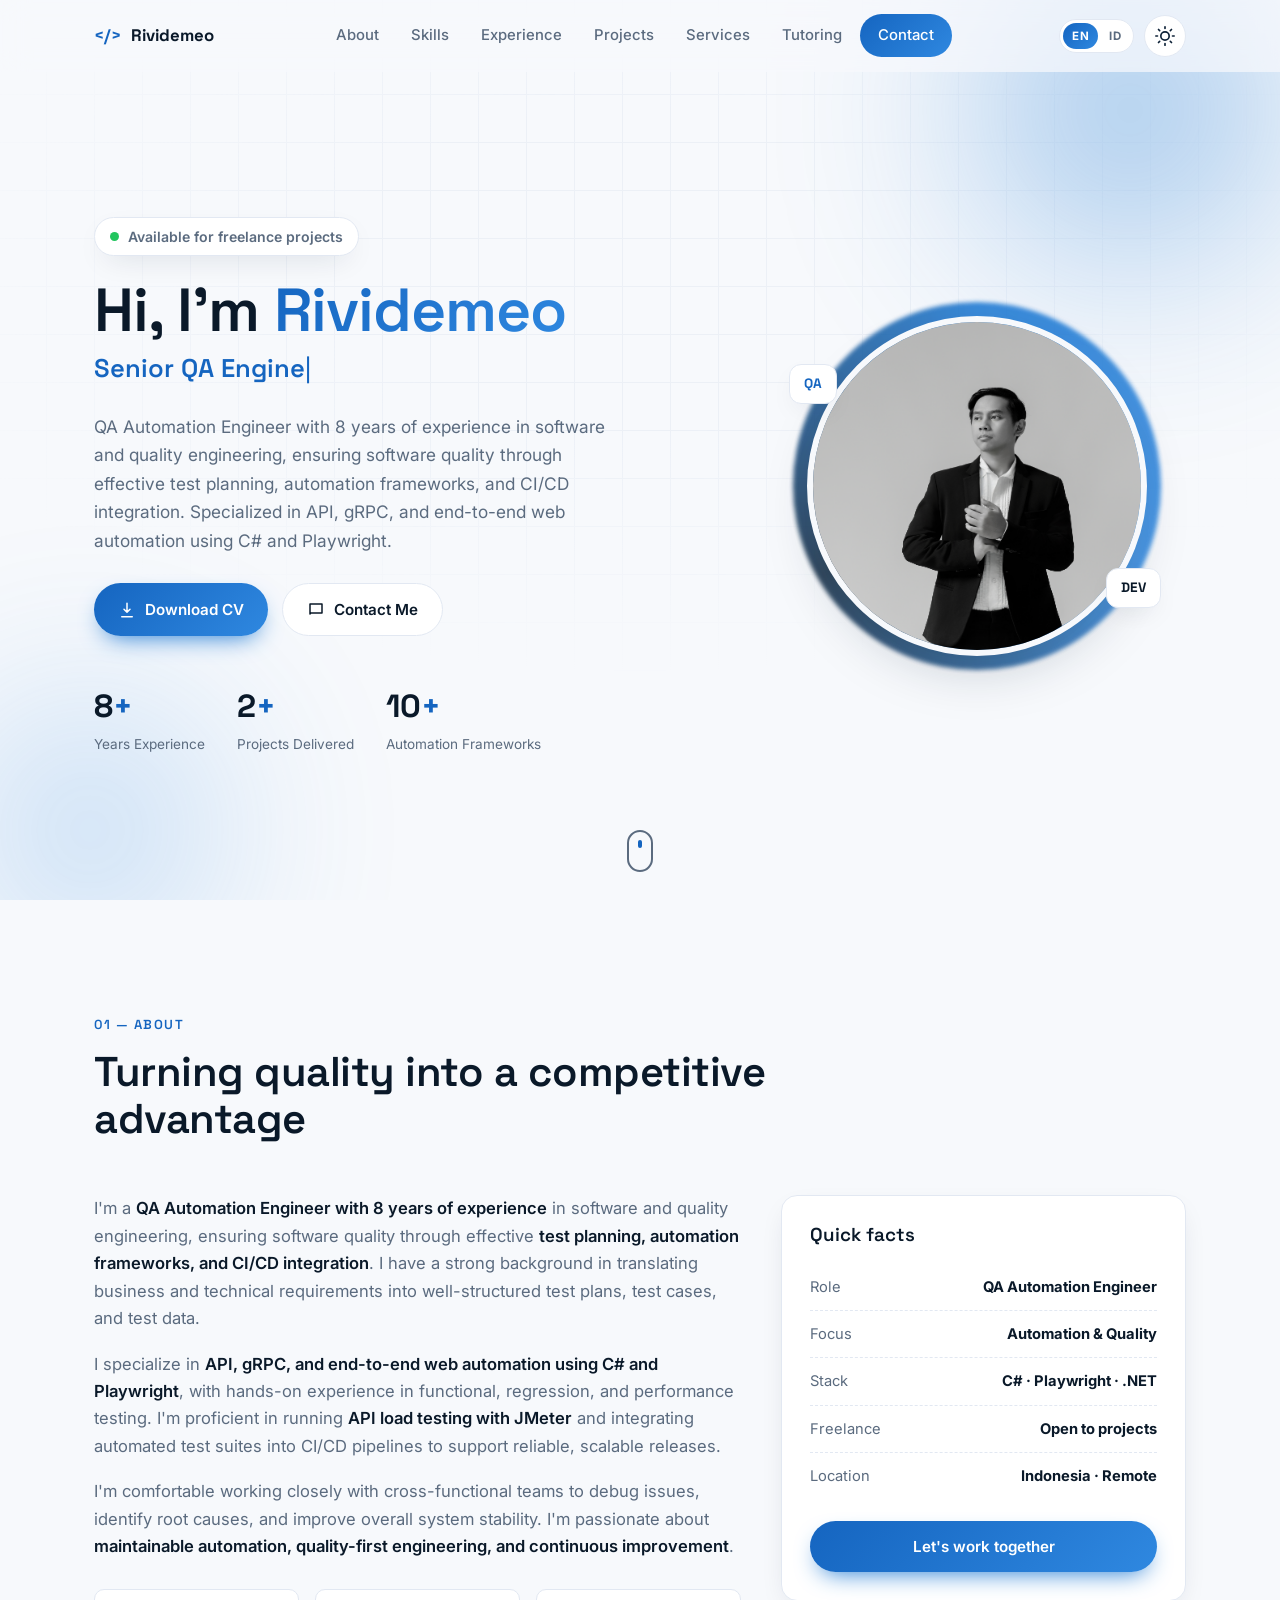
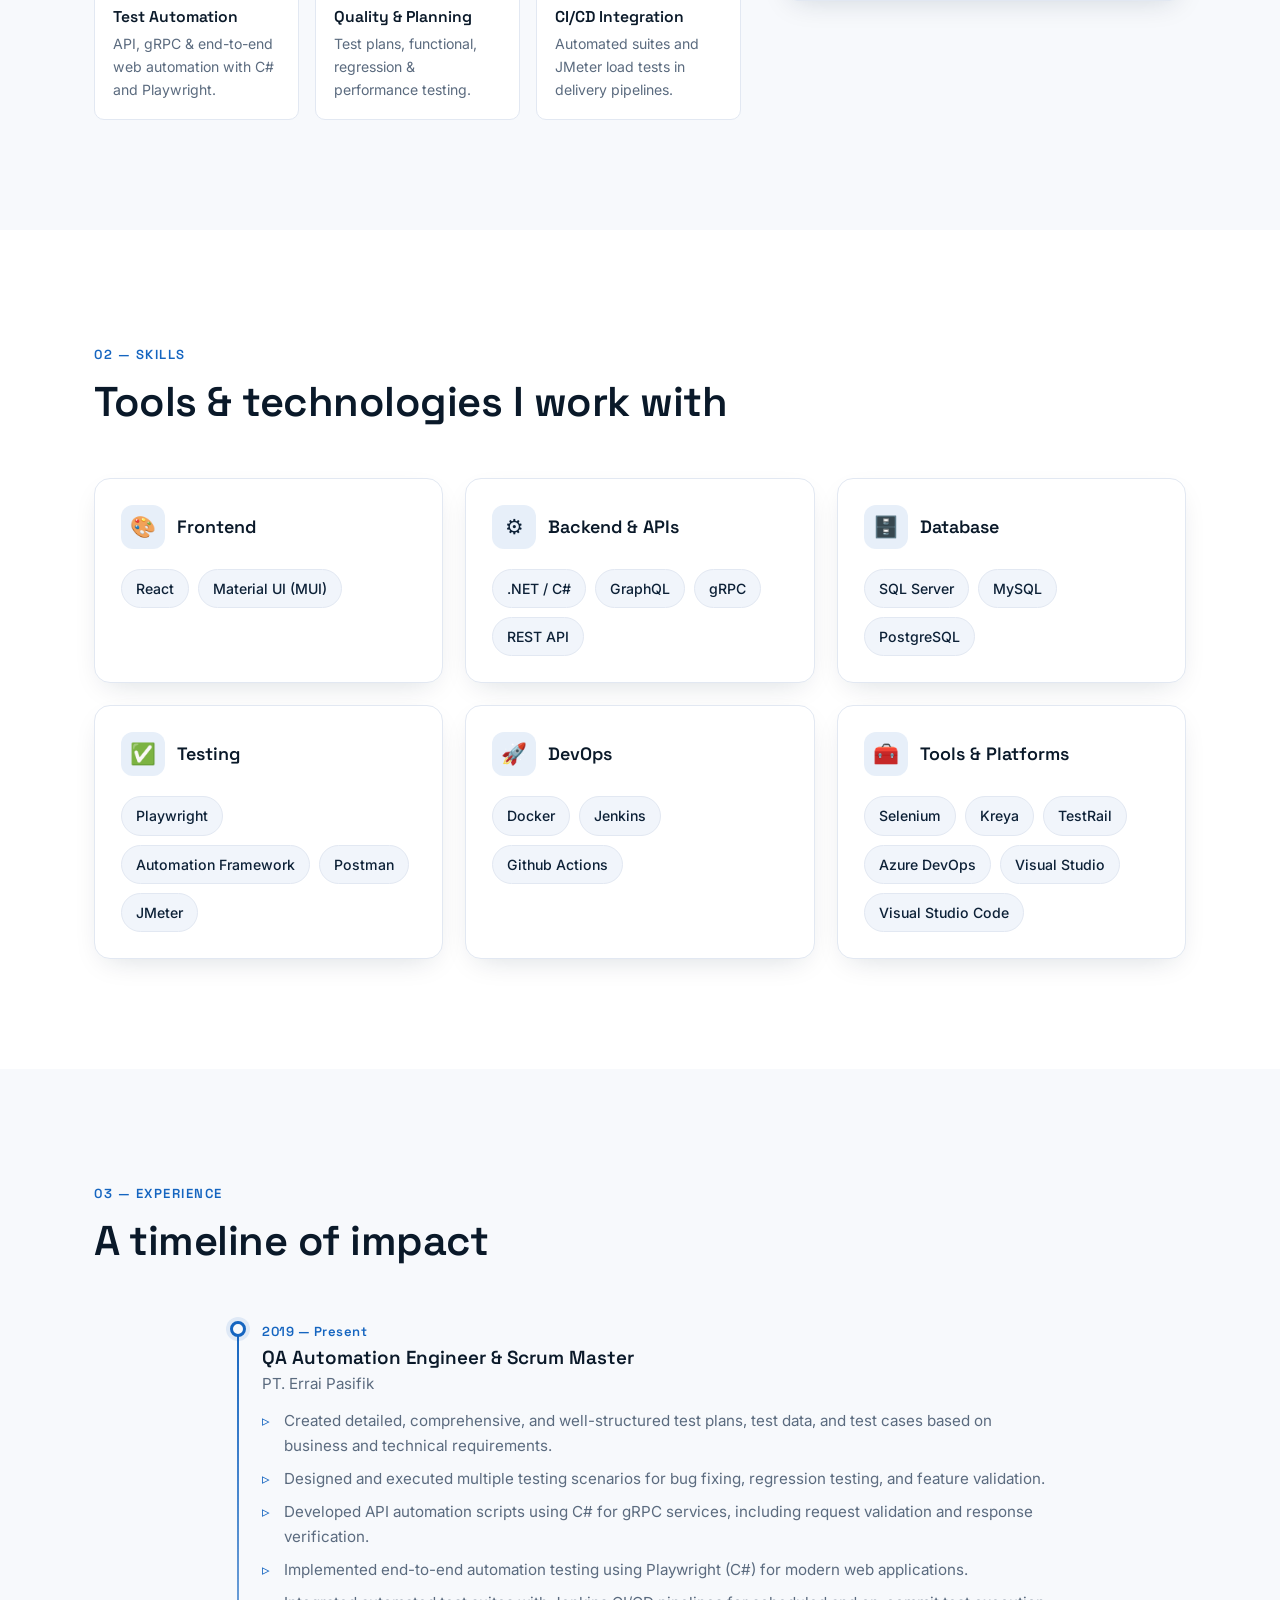
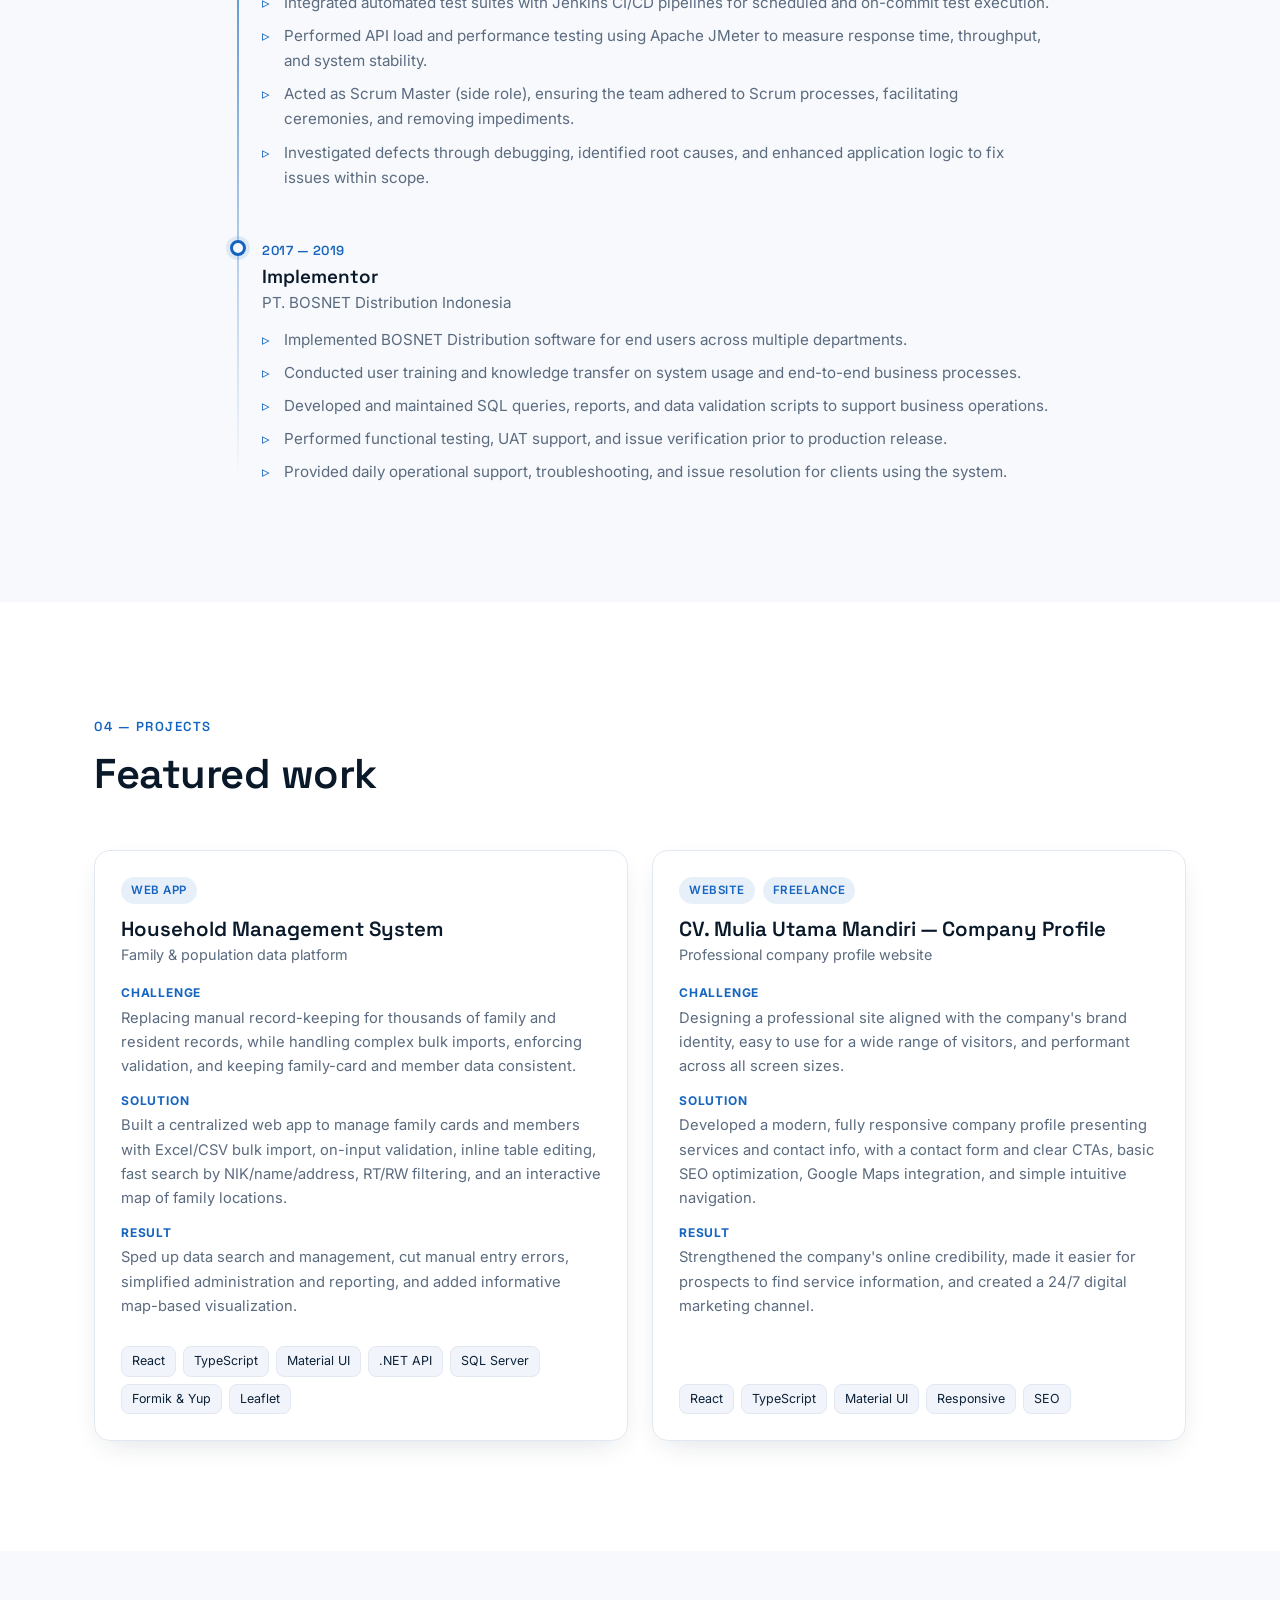
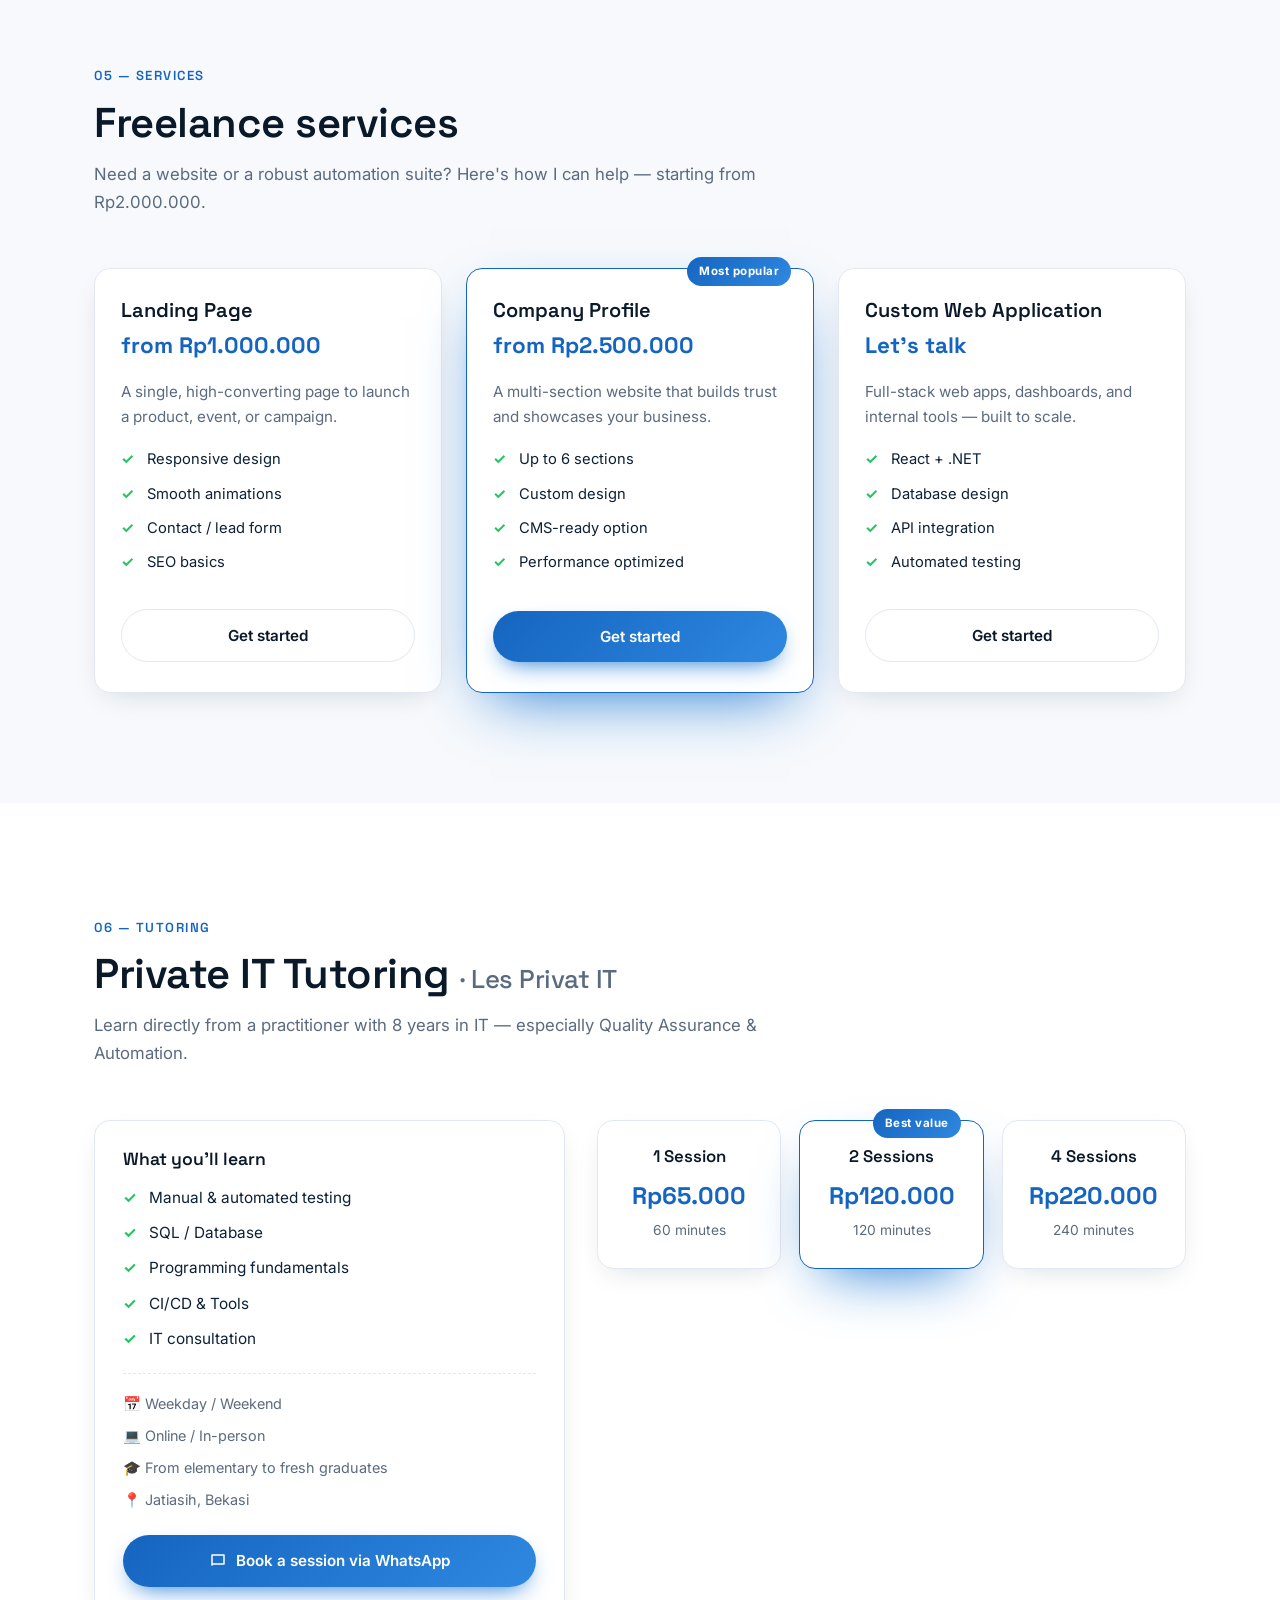
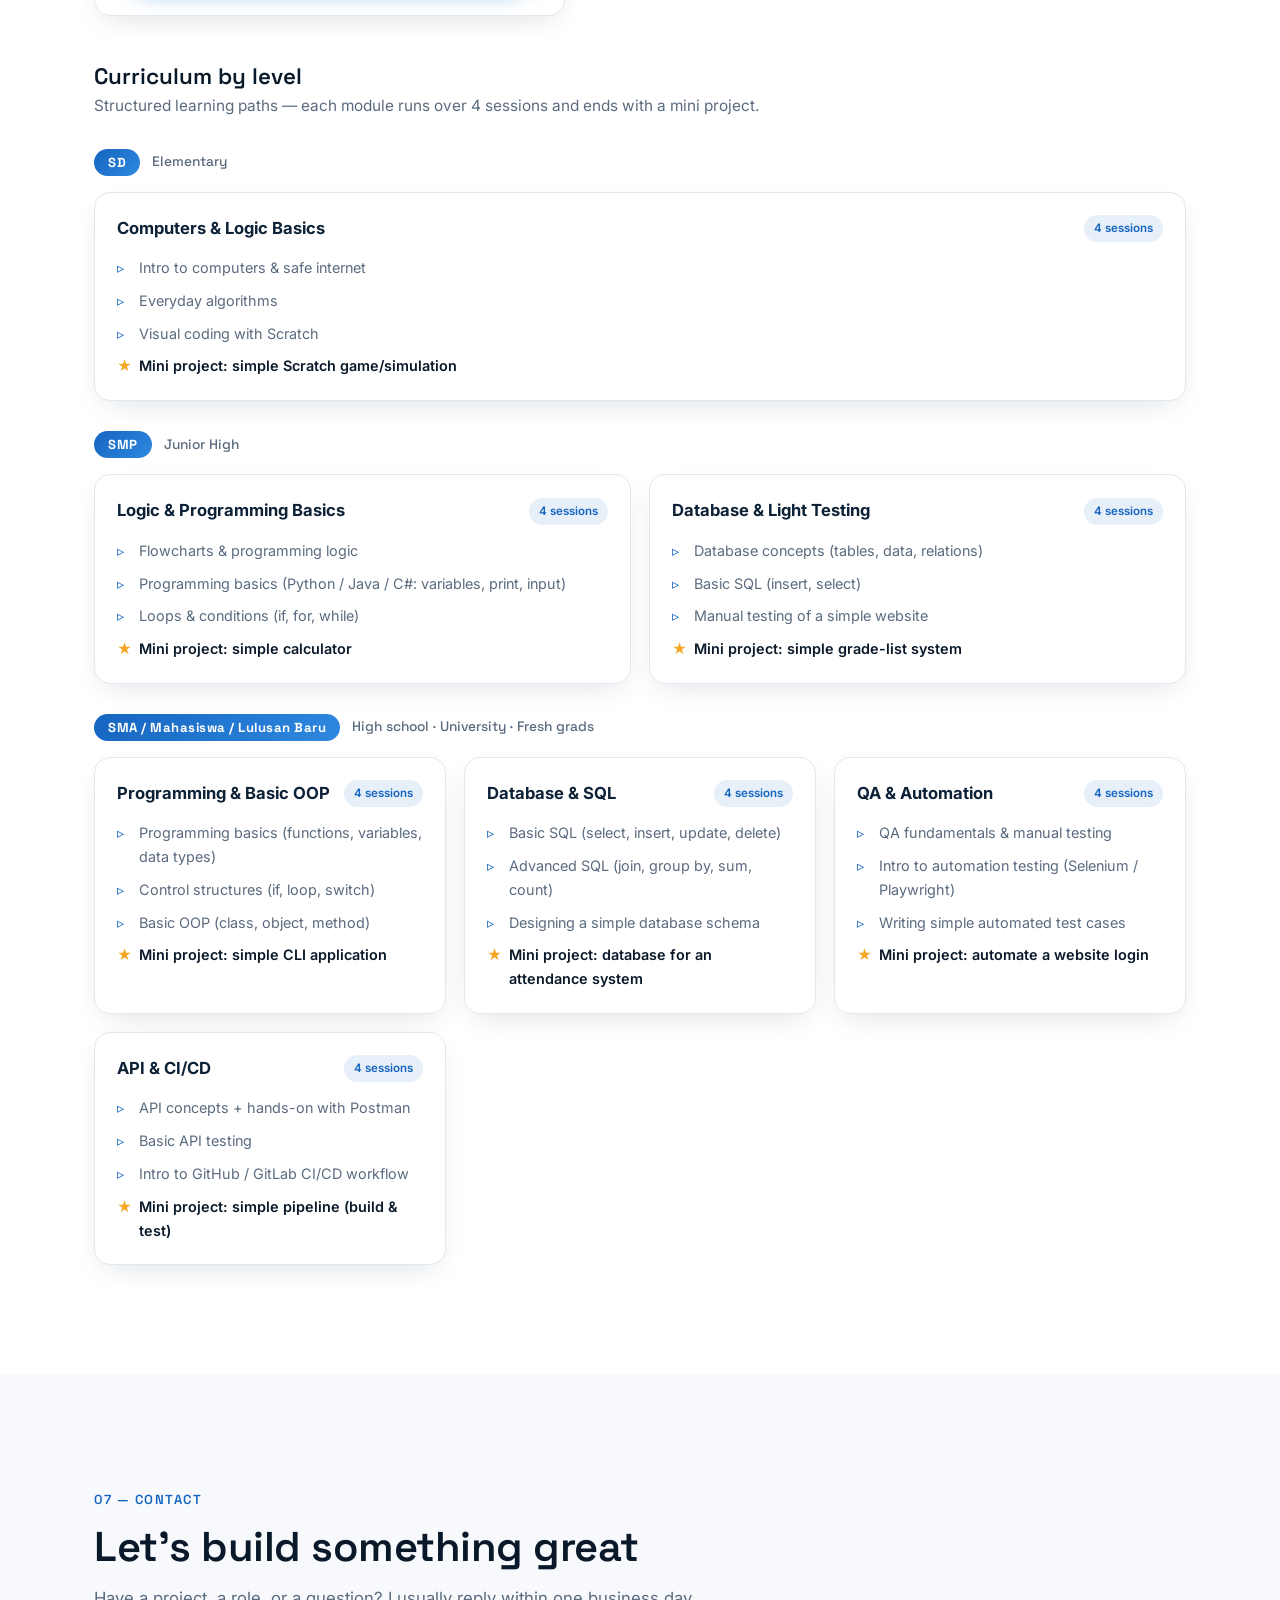
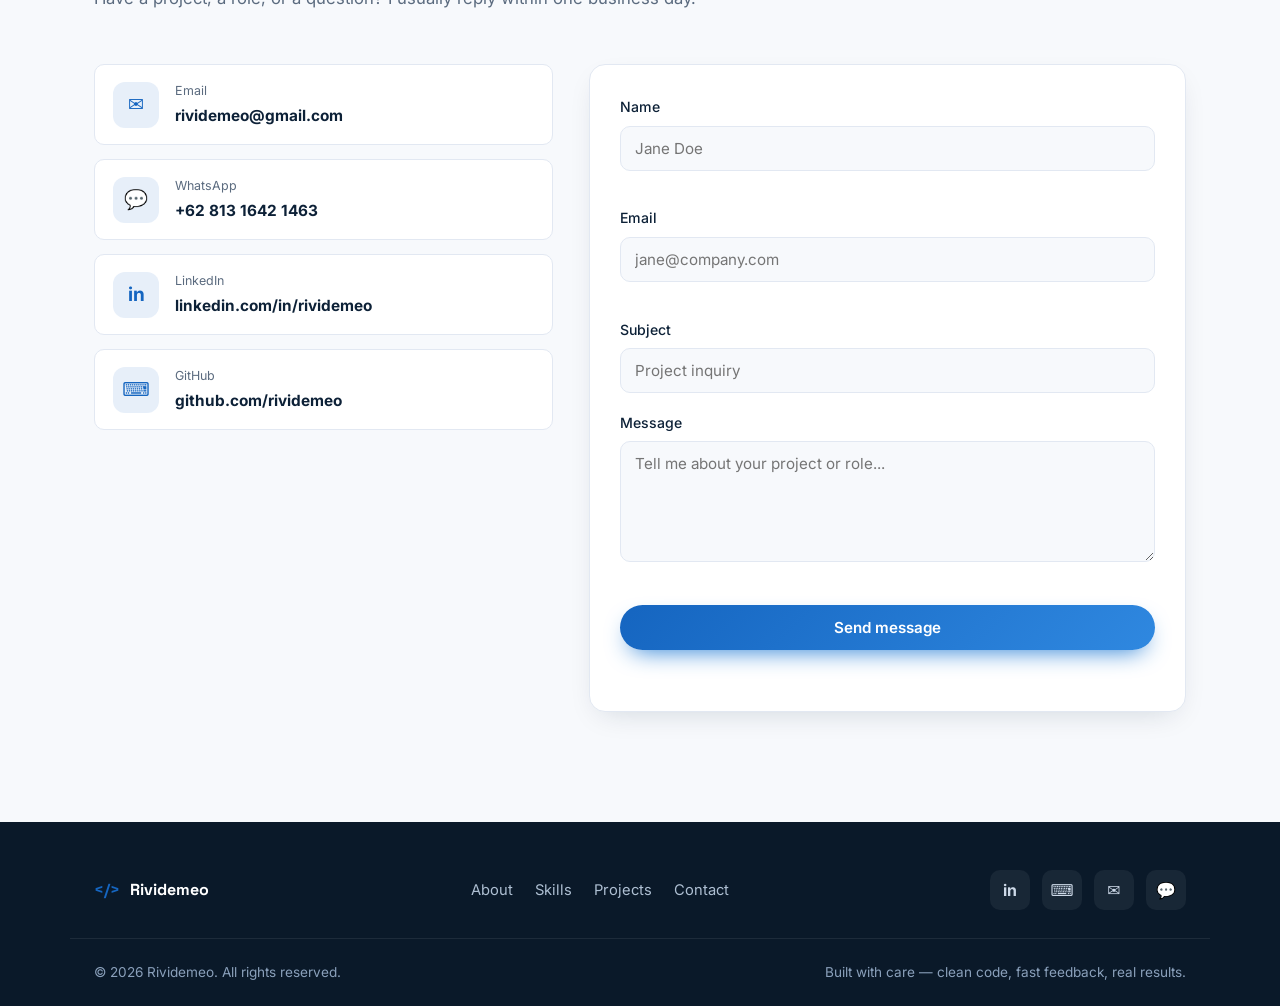
==== index.html @ 55569deb "init commit" ====
<!DOCTYPE html>
<html lang="en" data-theme="light">
<head>
  <meta charset="UTF-8" />
  <meta name="viewport" content="width=device-width, initial-scale=1.0" />
  <meta name="description" content="Senior QA Engineer, Test Automation Engineer & Freelance Web Developer. Building enterprise systems, automation frameworks, and professional websites." />
  <meta name="author" content="Rividemeo" />
  <meta name="theme-color" content="#0d2137" />

  <!-- Open Graph -->
  <meta property="og:title" content="Rividemeo — Senior QA & Test Automation Engineer" />
  <meta property="og:description" content="Senior QA Engineer, Test Automation Engineer & Freelance Web Developer." />
  <meta property="og:type" content="website" />

  <title>Rividemeo — Senior QA & Automation Engineer</title>

  <link rel="icon" type="image/svg+xml" href="assets/profile.jpg" />
  <link rel="preconnect" href="https://fonts.googleapis.com" />
  <link rel="preconnect" href="https://fonts.gstatic.com" crossorigin />
  <link href="https://fonts.googleapis.com/css2?family=Inter:wght@400;500;600;700&family=Space+Grotesk:wght@500;600;700&display=swap" rel="stylesheet" />
  <link rel="stylesheet" href="css/styles.css?v=10" />
</head>
<body>
  <!-- ============ LOADING ANIMATION ============ -->
  <div class="preloader" id="preloader" aria-hidden="true">
    <div class="preloader__logo">
      <svg viewBox="0 0 100 100" width="64" height="64" aria-hidden="true">
        <circle class="preloader__ring" cx="50" cy="50" r="42" />
      </svg>
      <span class="preloader__initials">QA</span>
    </div>
  </div>

  <!-- ============ SCROLL PROGRESS BAR ============ -->
  <div class="scroll-progress" id="scrollProgress"></div>

  <!-- ============ NAVBAR ============ -->
  <header class="nav" id="navbar">
    <div class="container nav__inner">
      <a href="#hero" class="nav__brand" aria-label="Home">
        <span class="nav__brand-mark">&lt;/&gt;</span>
        <span class="nav__brand-name" data-bind="shortName">Rividemeo</span>
      </a>

      <nav class="nav__links" id="navLinks" aria-label="Primary">
        <a href="#about" class="nav__link" data-i18n="nav.about">About</a>
        <a href="#skills" class="nav__link" data-i18n="nav.skills">Skills</a>
        <a href="#experience" class="nav__link" data-i18n="nav.experience">Experience</a>
        <a href="#projects" class="nav__link" data-i18n="nav.projects">Projects</a>
        <a href="#services" class="nav__link" data-i18n="nav.services">Services</a>
        <a href="#tutoring" class="nav__link" data-i18n="nav.tutoring">Tutoring</a>
        <a href="#contact" class="nav__link nav__link--cta" data-i18n="nav.contact">Contact</a>
      </nav>

      <div class="nav__actions">
        <button class="lang-toggle" id="langToggle" aria-label="Switch language" title="Switch language EN / ID">
          <span class="lang-toggle__opt" data-lang="en">EN</span>
          <span class="lang-toggle__opt" data-lang="id">ID</span>
        </button>
        <button class="theme-toggle" id="themeToggle" aria-label="Toggle dark mode" title="Toggle theme">
          <svg class="theme-toggle__sun" viewBox="0 0 24 24" width="20" height="20"><path d="M12 7a5 5 0 100 10 5 5 0 000-10zM12 1v2M12 21v2M4.2 4.2l1.4 1.4M18.4 18.4l1.4 1.4M1 12h2M21 12h2M4.2 19.8l1.4-1.4M18.4 5.6l1.4-1.4"/></svg>
          <svg class="theme-toggle__moon" viewBox="0 0 24 24" width="20" height="20"><path d="M21 12.8A9 9 0 1111.2 3a7 7 0 009.8 9.8z"/></svg>
        </button>
        <button class="nav__burger" id="navBurger" aria-label="Open menu" aria-expanded="false">
          <span></span><span></span><span></span>
        </button>
      </div>
    </div>
  </header>

  <main>
    <!-- ============ HERO ============ -->
    <section class="hero" id="hero">
      <div class="hero__bg" aria-hidden="true">
        <div class="hero__grid"></div>
        <div class="hero__glow hero__glow--1"></div>
        <div class="hero__glow hero__glow--2"></div>
      </div>
      <div class="container hero__inner">
        <div class="hero__content reveal">
          <p class="hero__eyebrow">
            <span class="status-dot"></span> <span data-i18n="hero.eyebrow">Available for freelance projects</span>
          </p>
          <h1 class="hero__title">
            <span data-i18n="hero.greeting">Hi, I'm</span> <span class="text-gradient" data-bind="fullName">Rividemeo</span>
          </h1>
          <h2 class="hero__roles">
            <span class="typed" id="typed"></span><span class="typed__cursor">|</span>
          </h2>
          <p class="hero__summary" data-bind="summary">
            IT professional with hands-on experience in Software Quality Assurance,
            Test Automation, full-stack web development, and system integration.
          </p>
          <div class="hero__cta">
            <a href="cv.html" target="_blank" rel="noopener" class="btn btn--primary" id="downloadCv">
              <svg viewBox="0 0 24 24" width="18" height="18"><path d="M12 3v12m0 0l-4-4m4 4l4-4M5 21h14"/></svg>
              <span data-i18n="hero.downloadCv">Download CV</span>
            </a>
            <a href="#contact" class="btn btn--ghost">
              <svg viewBox="0 0 24 24" width="18" height="18"><path d="M4 4h16v12H5.2L4 17.2z"/></svg>
              <span data-i18n="hero.contactMe">Contact Me</span>
            </a>
          </div>
          <ul class="hero__stats">
            <li><strong data-count="8">0</strong><span data-i18n="hero.statYears">Years Experience</span></li>
            <li><strong data-count="2">0</strong><span data-i18n="hero.statProjects">Projects Delivered</span></li>
            <li><strong data-count="10">0</strong><span data-i18n="hero.statFrameworks">Automation Frameworks</span></li>
          </ul>
        </div>

        <div class="hero__visual reveal">
          <div class="avatar">
            <div class="avatar__ring"></div>
            <img src="assets/profile.jpg" alt="Profile photo" class="avatar__img" id="profileImg" />
            <div class="avatar__badge avatar__badge--qa">QA</div>
            <div class="avatar__badge avatar__badge--dev">DEV</div>
          </div>
        </div>
      </div>
      <a href="#about" class="hero__scroll" aria-label="Scroll down">
        <span></span>
      </a>
    </section>

    <!-- ============ ABOUT ============ -->
    <section class="section" id="about">
      <div class="container">
        <div class="section__head reveal">
          <span class="section__tag" data-i18n="about.tag">01 — About</span>
          <h2 class="section__title" data-i18n="about.title">Turning quality into a competitive advantage</h2>
        </div>
        <div class="about">
          <div class="about__text reveal">
            <p data-i18n="about.p1" data-i18n-html>
              I'm a <strong>QA Automation Engineer with 8 years of experience</strong> in software and
              quality engineering.
            </p>
            <p data-i18n="about.p2" data-i18n-html>
              I specialize in <strong>API, gRPC, and end-to-end web automation using C# and Playwright</strong>.
            </p>
            <p data-i18n="about.p3" data-i18n-html>
              I'm passionate about <strong>maintainable automation and continuous improvement</strong>.
            </p>
            <div class="about__highlights">
              <div class="about__highlight">
                <h4 data-i18n="about.h1">Test Automation</h4>
                <p data-i18n="about.d1">API, gRPC &amp; end-to-end web automation with C# and Playwright.</p>
              </div>
              <div class="about__highlight">
                <h4 data-i18n="about.h2">Quality &amp; Planning</h4>
                <p data-i18n="about.d2">Test plans, functional, regression &amp; performance testing.</p>
              </div>
              <div class="about__highlight">
                <h4 data-i18n="about.h3">CI/CD Integration</h4>
                <p data-i18n="about.d3">Automated suites and JMeter load tests in delivery pipelines.</p>
              </div>
            </div>
          </div>
          <aside class="about__card reveal">
            <h3 data-i18n="about.factsTitle">Quick facts</h3>
            <ul class="about__facts">
              <li><span data-i18n="about.factRole">Role</span><strong data-i18n="about.factRoleV">QA Automation Engineer</strong></li>
              <li><span data-i18n="about.factFocus">Focus</span><strong data-i18n="about.factFocusV">Automation & Quality</strong></li>
              <li><span data-i18n="about.factStack">Stack</span><strong data-i18n="about.factStackV">C# · Playwright · .NET</strong></li>
              <li><span data-i18n="about.factFreelance">Freelance</span><strong data-i18n="about.factFreelanceV">Open to projects</strong></li>
              <li><span data-i18n="about.factLocation">Location</span><strong data-bind="location">Remote / On-site</strong></li>
            </ul>
            <a href="#contact" class="btn btn--primary btn--block" data-i18n="about.cta">Let's work together</a>
          </aside>
        </div>
      </div>
    </section>

    <!-- ============ SKILLS ============ -->
    <section class="section section--alt" id="skills">
      <div class="container">
        <div class="section__head reveal">
          <span class="section__tag" data-i18n="skills.tag">02 — Skills</span>
          <h2 class="section__title" data-i18n="skills.title">Tools &amp; technologies I work with</h2>
        </div>
        <div class="skills" id="skillsGrid">
          <!-- Rendered by JS -->
        </div>
      </div>
    </section>

    <!-- ============ EXPERIENCE ============ -->
    <section class="section" id="experience">
      <div class="container">
        <div class="section__head reveal">
          <span class="section__tag" data-i18n="exp.tag">03 — Experience</span>
          <h2 class="section__title" data-i18n="exp.title">A timeline of impact</h2>
        </div>
        <div class="timeline" id="timeline">
          <!-- Rendered by JS -->
        </div>
      </div>
    </section>

    <!-- ============ PROJECTS ============ -->
    <section class="section section--alt" id="projects">
      <div class="container">
        <div class="section__head reveal">
          <span class="section__tag" data-i18n="proj.tag">04 — Projects</span>
          <h2 class="section__title" data-i18n="proj.title">Featured work</h2>
        </div>
        <div class="projects" id="projectsGrid">
          <!-- Rendered by JS -->
        </div>
      </div>
    </section>

    <!-- ============ SERVICES ============ -->
    <section class="section" id="services">
      <div class="container">
        <div class="section__head reveal">
          <span class="section__tag" data-i18n="serv.tag">05 — Services</span>
          <h2 class="section__title" data-i18n="serv.title">Freelance services</h2>
          <p class="section__lead" data-i18n="serv.lead">
            Need a website or a robust automation suite? Here's how I can help — starting from Rp2.000.000.
          </p>
        </div>
        <div class="services" id="servicesGrid">
          <!-- Rendered by JS -->
        </div>
      </div>
    </section>

    <!-- ============ TUTORING (LES PRIVAT IT) ============ -->
    <section class="section section--alt" id="tutoring">
      <div class="container">
        <div class="section__head reveal">
          <span class="section__tag" data-i18n="tut.tag">06 — Tutoring</span>
          <h2 class="section__title"><span data-i18n="tut.titleMain">Private IT Tutoring</span> <span class="section__title-sub" data-i18n="tut.titleSub">· Les Privat IT</span></h2>
          <p class="section__lead" id="tutoringTagline"></p>
        </div>
        <div class="tutoring">
          <div class="tutoring__side reveal">
            <h3 class="tutoring__h" data-i18n="tut.learn">What you'll learn</h3>
            <ul class="tutoring__topics" id="tutoringTopics"></ul>
            <ul class="tutoring__info" id="tutoringInfo"></ul>
            <a class="btn btn--primary btn--block" data-bind-href="whatsappLink" target="_blank" rel="noopener" href="#">
              <svg viewBox="0 0 24 24" width="18" height="18"><path d="M4 4h16v12H5.2L4 17.2z"/></svg>
              <span data-i18n="tut.book">Book a session via WhatsApp</span>
            </a>
          </div>
          <div class="tutoring__packages" id="tutoringPackages">
            <!-- Rendered by JS -->
          </div>
        </div>

        <div class="curriculum reveal">
          <h3 class="curriculum__heading" data-i18n="tut.curHeading">Curriculum by level</h3>
          <p class="curriculum__sub" data-i18n="tut.curSub">Structured learning paths — each module runs over 4 sessions and ends with a mini project.</p>
          <div id="curriculum"><!-- Rendered by JS --></div>
        </div>
      </div>
    </section>

    <!-- ============ CONTACT ============ -->
    <section class="section" id="contact">
      <div class="container">
        <div class="section__head reveal">
          <span class="section__tag" data-i18n="contact.tag">07 — Contact</span>
          <h2 class="section__title" data-i18n="contact.title">Let's build something great</h2>
          <p class="section__lead" data-i18n="contact.lead">
            Have a project, a role, or a question? I usually reply within one business day.
          </p>
        </div>
        <div class="contact">
          <div class="contact__info reveal">
            <a class="contact__item" data-bind-href="emailLink" href="#">
              <span class="contact__icon">✉</span>
              <span><small data-i18n="contact.email">Email</small><strong data-bind="email">you@example.com</strong></span>
            </a>
            <a class="contact__item" data-bind-href="whatsappLink" target="_blank" rel="noopener" href="#">
              <span class="contact__icon">💬</span>
              <span><small>WhatsApp</small><strong data-bind="whatsappDisplay">+62 812 0000 0000</strong></span>
            </a>
            <a class="contact__item" data-bind-href="linkedin" target="_blank" rel="noopener" href="#">
              <span class="contact__icon">in</span>
              <span><small>LinkedIn</small><strong>linkedin.com/in/rividemeo</strong></span>
            </a>
            <a class="contact__item" data-bind-href="github" target="_blank" rel="noopener" href="#">
              <span class="contact__icon">⌨</span>
              <span><small>GitHub</small><strong>github.com/rividemeo</strong></span>
            </a>
          </div>

          <form class="contact__form reveal" id="contactForm" novalidate>
            <div class="field">
              <label for="name" data-i18n="contact.fName">Name</label>
              <input type="text" id="name" name="name" data-i18n-ph="contact.phName" placeholder="Jane Doe" required />
              <span class="field__error" data-error="name"></span>
            </div>
            <div class="field">
              <label for="cemail" data-i18n="contact.fEmail">Email</label>
              <input type="email" id="cemail" name="email" data-i18n-ph="contact.phEmail" placeholder="jane@company.com" required />
              <span class="field__error" data-error="email"></span>
            </div>
            <div class="field">
              <label for="subject" data-i18n="contact.fSubject">Subject</label>
              <input type="text" id="subject" name="subject" data-i18n-ph="contact.phSubject" placeholder="Project inquiry" />
            </div>
            <div class="field">
              <label for="message" data-i18n="contact.fMessage">Message</label>
              <textarea id="message" name="message" rows="5" data-i18n-ph="contact.phMessage" placeholder="Tell me about your project or role..." required></textarea>
              <span class="field__error" data-error="message"></span>
            </div>
            <button type="submit" class="btn btn--primary btn--block" id="submitBtn" data-i18n="contact.send">Send message</button>
            <p class="contact__note" id="formStatus" role="status"></p>
          </form>
        </div>
      </div>
    </section>
  </main>

  <!-- ============ FOOTER ============ -->
  <footer class="footer">
    <div class="container footer__inner">
      <div class="footer__brand">
        <span class="nav__brand-mark">&lt;/&gt;</span>
        <span data-bind="fullName">Rividemeo</span>
      </div>
      <nav class="footer__links" aria-label="Footer">
        <a href="#about" data-i18n="nav.about">About</a>
        <a href="#skills" data-i18n="nav.skills">Skills</a>
        <a href="#projects" data-i18n="nav.projects">Projects</a>
        <a href="#contact" data-i18n="nav.contact">Contact</a>
      </nav>
      <div class="footer__social" id="footerSocial">
        <!-- Rendered by JS -->
      </div>
    </div>
    <div class="container footer__bottom">
      <p>© <span id="year"></span> <span data-bind="fullName">Rividemeo</span>. <span data-i18n="footer.rights">All rights reserved.</span></p>
      <p data-i18n="footer.tagline">Built with care — clean code, fast feedback, real results.</p>
    </div>
  </footer>

  <!-- Back to top -->
  <button class="to-top" id="toTop" aria-label="Back to top">↑</button>

  <script src="js/i18n.js?v=10"></script>
  <script src="js/data.js?v=10"></script>
  <script src="js/main.js?v=10"></script>
</body>
</html>
---- css/styles.css ----
/* =====================================================================
   PORTFOLIO — STYLES
   Theme: clean · modern · minimal | navy + slate + white
   ===================================================================== */

/* ---------- Design tokens ---------- */
:root {
  --navy-900: #0a1929;
  --navy-800: #0d2137;
  --navy-700: #102a43;
  --blue-600: #1565c0;
  --blue-500: #1976d2;
  --blue-400: #2f88e0;
  --slate-500: #5b6b7f;
  --slate-400: #7a8aa0;

  /* Light theme (default) */
  --bg: #f7f9fc;
  --bg-alt: #ffffff;
  --surface: #ffffff;
  --surface-2: #f1f5fb;
  --border: #e2e8f2;
  --text: #0d2137;
  --text-muted: #5b6b7f;
  --heading: #0a1929;
  --accent: #1565c0;
  --accent-soft: rgba(21, 101, 192, 0.1);
  --shadow: 0 10px 30px -12px rgba(13, 33, 55, 0.18);
  --shadow-lg: 0 24px 60px -20px rgba(13, 33, 55, 0.28);
  --grad: linear-gradient(135deg, #1565c0, #2f88e0);

  --radius: 16px;
  --radius-sm: 10px;
  --container: 1140px;
  --nav-h: 72px;
  --ease: cubic-bezier(0.22, 1, 0.36, 1);
}

[data-theme="dark"] {
  --bg: #0a1929;
  --bg-alt: #0d2137;
  --surface: #102a43;
  --surface-2: #0d2137;
  --border: #1d3a57;
  --text: #d6e2f0;
  --text-muted: #8aa0bb;
  --heading: #f2f7fc;
  --accent: #4a9eea;
  --accent-soft: rgba(74, 158, 234, 0.14);
  --shadow: 0 10px 30px -12px rgba(0, 0, 0, 0.5);
  --shadow-lg: 0 24px 60px -20px rgba(0, 0, 0, 0.6);
}

/* ---------- Reset ---------- */
*, *::before, *::after { box-sizing: border-box; margin: 0; padding: 0; }
html { scroll-behavior: smooth; scroll-padding-top: var(--nav-h); }
@media (prefers-reduced-motion: reduce) {
  html { scroll-behavior: auto; }
  *, *::before, *::after { animation-duration: 0.001ms !important; transition-duration: 0.001ms !important; }
}

body {
  font-family: "Inter", system-ui, -apple-system, "Segoe UI", sans-serif;
  background: var(--bg);
  color: var(--text);
  line-height: 1.65;
  -webkit-font-smoothing: antialiased;
  overflow-x: hidden;
  transition: background 0.4s var(--ease), color 0.4s var(--ease);
}

h1, h2, h3, h4 { font-family: "Space Grotesk", "Inter", sans-serif; color: var(--heading); line-height: 1.15; font-weight: 600; }
a { color: inherit; text-decoration: none; }
img { max-width: 100%; display: block; }
ul { list-style: none; }
svg { fill: none; stroke: currentColor; stroke-width: 2; stroke-linecap: round; stroke-linejoin: round; }
button { font-family: inherit; cursor: pointer; border: none; background: none; color: inherit; }

.container { width: 100%; max-width: var(--container); margin-inline: auto; padding-inline: 24px; }

.text-gradient {
  background: var(--grad);
  -webkit-background-clip: text; background-clip: text;
  -webkit-text-fill-color: transparent; color: transparent;
}

/* ---------- Preloader ---------- */
.preloader {
  position: fixed; inset: 0; z-index: 9999;
  background: var(--navy-900);
  display: grid; place-items: center;
  transition: opacity 0.6s var(--ease), visibility 0.6s;
}
.preloader.is-done { opacity: 0; visibility: hidden; }
.preloader__logo { position: relative; display: grid; place-items: center; }
.preloader__ring {
  fill: none; stroke: var(--blue-400); stroke-width: 4; stroke-dasharray: 264;
  stroke-dashoffset: 264; transform-origin: center;
  animation: ring 1.4s var(--ease) infinite;
}
@keyframes ring {
  0% { stroke-dashoffset: 264; transform: rotate(0deg); }
  50% { stroke-dashoffset: 60; }
  100% { stroke-dashoffset: 264; transform: rotate(360deg); }
}
.preloader__initials {
  position: absolute; font-family: "Space Grotesk"; font-weight: 700;
  color: #fff; font-size: 1.1rem; letter-spacing: 1px;
}

/* ---------- Scroll progress ---------- */
.scroll-progress {
  position: fixed; top: 0; left: 0; height: 3px; width: 0%;
  background: var(--grad); z-index: 1000; transition: width 0.1s linear;
}

/* ---------- Navbar ---------- */
.nav {
  position: fixed; top: 0; left: 0; right: 0; height: var(--nav-h); z-index: 900;
  display: flex; align-items: center;
  background: color-mix(in srgb, var(--bg) 72%, transparent);
  backdrop-filter: blur(14px); -webkit-backdrop-filter: blur(14px);
  border-bottom: 1px solid transparent;
  transition: border-color 0.3s, background 0.3s, box-shadow 0.3s;
}
.nav.is-scrolled { border-color: var(--border); box-shadow: var(--shadow); }
.nav__inner { display: flex; align-items: center; justify-content: space-between; gap: 16px; }
.nav__brand { display: flex; align-items: center; gap: 10px; font-family: "Space Grotesk"; font-weight: 700; font-size: 1.05rem; color: var(--heading); }
.nav__brand-mark { color: var(--accent); font-weight: 700; }
.nav__links { display: flex; align-items: center; gap: 4px; }
.nav__link {
  padding: 9px 14px; border-radius: 999px; font-size: 0.93rem; font-weight: 500;
  color: var(--text-muted); position: relative; transition: color 0.25s, background 0.25s;
}
.nav__link:hover { color: var(--heading); background: var(--accent-soft); }
.nav__link.is-active { color: var(--accent); }
.nav__link--cta { background: var(--grad); color: #fff !important; padding-inline: 18px; }
.nav__link--cta:hover { filter: brightness(1.08); }
.nav__actions { display: flex; align-items: center; gap: 10px; }

.theme-toggle {
  width: 42px; height: 42px; border-radius: 50%; display: grid; place-items: center;
  border: 1px solid var(--border); background: var(--surface); color: var(--text);
  transition: transform 0.3s var(--ease), background 0.3s, border-color 0.3s;
}
.theme-toggle:hover { transform: rotate(-15deg) scale(1.05); border-color: var(--accent); color: var(--accent); }
.theme-toggle__moon { display: none; }
[data-theme="dark"] .theme-toggle__sun { display: none; }
[data-theme="dark"] .theme-toggle__moon { display: block; }

.lang-toggle { display: inline-flex; align-items: center; gap: 2px; padding: 3px; border: 1px solid var(--border); background: var(--surface); border-radius: 999px; }
.lang-toggle__opt { font-size: 0.72rem; font-weight: 700; letter-spacing: 0.5px; color: var(--text-muted); padding: 6px 9px; border-radius: 999px; transition: background 0.25s, color 0.25s; }
.lang-toggle__opt.is-active { background: var(--grad); color: #fff; }
.lang-toggle:hover .lang-toggle__opt:not(.is-active) { color: var(--heading); }

.nav__burger { display: none; width: 42px; height: 42px; flex-direction: column; gap: 5px; align-items: center; justify-content: center; border: 1px solid var(--border); border-radius: 12px; background: var(--surface); }
.nav__burger span { width: 20px; height: 2px; background: var(--text); border-radius: 2px; transition: transform 0.3s, opacity 0.3s; }
.nav__burger.is-open span:nth-child(1) { transform: translateY(7px) rotate(45deg); }
.nav__burger.is-open span:nth-child(2) { opacity: 0; }
.nav__burger.is-open span:nth-child(3) { transform: translateY(-7px) rotate(-45deg); }

/* ---------- Buttons ---------- */
.btn {
  display: inline-flex; align-items: center; gap: 9px; justify-content: center;
  padding: 13px 24px; border-radius: 999px; font-weight: 600; font-size: 0.95rem;
  transition: transform 0.25s var(--ease), box-shadow 0.25s, background 0.25s, filter 0.25s;
  white-space: nowrap;
}
.btn svg { width: 18px; height: 18px; }
.btn--primary { background: var(--grad); color: #fff; box-shadow: 0 10px 24px -10px var(--blue-500); }
.btn--primary:hover { transform: translateY(-3px); box-shadow: 0 16px 30px -10px var(--blue-500); filter: brightness(1.05); }
.btn--ghost { border: 1px solid var(--border); background: var(--surface); color: var(--heading); }
.btn--ghost:hover { transform: translateY(-3px); border-color: var(--accent); color: var(--accent); }
.btn--block { width: 100%; }

/* ---------- Hero ---------- */
.hero { position: relative; min-height: 100vh; display: flex; align-items: center; padding-top: var(--nav-h); overflow: hidden; }
.hero__bg { position: absolute; inset: 0; z-index: 0; overflow: hidden; }
.hero__grid {
  position: absolute; inset: -2px;
  background-image: linear-gradient(var(--border) 1px, transparent 1px), linear-gradient(90deg, var(--border) 1px, transparent 1px);
  background-size: 48px 48px; opacity: 0.5;
  mask-image: radial-gradient(ellipse 80% 60% at 50% 30%, #000 30%, transparent 75%);
  -webkit-mask-image: radial-gradient(ellipse 80% 60% at 50% 30%, #000 30%, transparent 75%);
}
.hero__glow { position: absolute; border-radius: 50%; filter: blur(90px); opacity: 0.5; }
.hero__glow--1 { width: 460px; height: 460px; background: radial-gradient(circle, var(--blue-500), transparent 70%); top: -120px; right: -80px; }
.hero__glow--2 { width: 380px; height: 380px; background: radial-gradient(circle, #2f88e0, transparent 70%); bottom: -120px; left: -100px; opacity: 0.35; }

.hero__inner { position: relative; z-index: 1; display: grid; grid-template-columns: 1.2fr 0.8fr; gap: 48px; align-items: center; padding-block: 60px; }
.hero__eyebrow { display: inline-flex; align-items: center; gap: 9px; font-size: 0.88rem; font-weight: 600; color: var(--text-muted); background: var(--surface); border: 1px solid var(--border); padding: 7px 15px; border-radius: 999px; box-shadow: var(--shadow); }
.status-dot { width: 9px; height: 9px; border-radius: 50%; background: #22c55e; box-shadow: 0 0 0 0 rgba(34,197,94,0.5); animation: pulse 2s infinite; }
@keyframes pulse { 0% { box-shadow: 0 0 0 0 rgba(34,197,94,0.5); } 70% { box-shadow: 0 0 0 10px rgba(34,197,94,0); } 100% { box-shadow: 0 0 0 0 rgba(34,197,94,0); } }

.hero__title { font-size: clamp(2.4rem, 6vw, 3.8rem); margin: 20px 0 8px; letter-spacing: -1px; }
.hero__roles { font-size: clamp(1.1rem, 3vw, 1.6rem); color: var(--accent); font-weight: 600; min-height: 1.6em; }
.typed__cursor { color: var(--accent); animation: blink 1s steps(2) infinite; font-weight: 400; }
@keyframes blink { 0%, 50% { opacity: 1; } 51%, 100% { opacity: 0; } }
.hero__summary { margin: 18px 0 28px; color: var(--text-muted); font-size: 1.08rem; max-width: 540px; }
.hero__cta { display: flex; gap: 14px; flex-wrap: wrap; }

.hero__stats { display: flex; gap: 32px; margin-top: 44px; flex-wrap: wrap; }
.hero__stats li { display: flex; flex-direction: column; }
.hero__stats strong { font-family: "Space Grotesk"; font-size: 2rem; color: var(--heading); }
.hero__stats strong::after { content: "+"; color: var(--accent); }
.hero__stats span { font-size: 0.85rem; color: var(--text-muted); }

/* Avatar */
.hero__visual { display: grid; place-items: center; }
.avatar { position: relative; width: min(340px, 80vw); aspect-ratio: 1; }
.avatar__ring { position: absolute; inset: -14px; border-radius: 50%; background: conic-gradient(from 0deg, var(--blue-500), #2f88e0, var(--navy-700), var(--blue-500)); animation: spin 8s linear infinite; filter: blur(2px); opacity: 0.85; }
@keyframes spin { to { transform: rotate(360deg); } }
.avatar__img { position: relative; width: 100%; height: 100%; border-radius: 50%; object-fit: cover; border: 6px solid var(--bg); background: var(--surface-2); box-shadow: var(--shadow-lg); }
.avatar__badge { position: absolute; background: var(--surface); border: 1px solid var(--border); box-shadow: var(--shadow); padding: 8px 14px; border-radius: 12px; font-family: "Space Grotesk"; font-weight: 700; font-size: 0.85rem; color: var(--accent); animation: float 4s ease-in-out infinite; }
.avatar__badge--qa { top: 14%; left: -18px; }
.avatar__badge--dev { bottom: 14%; right: -14px; animation-delay: 1.5s; color: var(--heading); }
@keyframes float { 0%, 100% { transform: translateY(0); } 50% { transform: translateY(-12px); } }

.hero__scroll { position: absolute; bottom: 28px; left: 50%; transform: translateX(-50%); width: 26px; height: 42px; border: 2px solid var(--text-muted); border-radius: 14px; z-index: 1; }
.hero__scroll span { position: absolute; top: 8px; left: 50%; transform: translateX(-50%); width: 4px; height: 8px; background: var(--accent); border-radius: 2px; animation: scrolldot 1.8s infinite; }
@keyframes scrolldot { 0% { opacity: 0; top: 8px; } 40% { opacity: 1; } 80% { opacity: 0; top: 22px; } 100% { opacity: 0; } }

/* ---------- Sections ---------- */
.section { padding-block: clamp(64px, 10vw, 110px); }
.section--alt { background: var(--bg-alt); }
.section__head { max-width: 720px; margin-bottom: 52px; }
.section__tag { display: inline-block; font-family: "Space Grotesk"; font-weight: 600; font-size: 0.82rem; letter-spacing: 1.5px; text-transform: uppercase; color: var(--accent); margin-bottom: 12px; }
.section__title { font-size: clamp(1.8rem, 4vw, 2.6rem); letter-spacing: -0.5px; }
.section__lead { margin-top: 14px; color: var(--text-muted); font-size: 1.05rem; }

/* ---------- About ---------- */
.about { display: grid; grid-template-columns: 1.6fr 1fr; gap: 40px; align-items: start; }
.about__text p { margin-bottom: 18px; color: var(--text-muted); font-size: 1.04rem; }
.about__text strong { color: var(--heading); font-weight: 600; }
.about__highlights { display: grid; grid-template-columns: repeat(3, 1fr); gap: 16px; margin-top: 28px; }
.about__highlight { background: var(--surface); border: 1px solid var(--border); border-radius: var(--radius-sm); padding: 18px; transition: transform 0.3s var(--ease), border-color 0.3s; }
.about__highlight:hover { transform: translateY(-4px); border-color: var(--accent); }
.about__highlight h4 { font-size: 0.98rem; margin-bottom: 6px; }
.about__highlight p { font-size: 0.88rem; color: var(--text-muted); margin: 0; }

.about__card { background: var(--surface); border: 1px solid var(--border); border-radius: var(--radius); padding: 28px; box-shadow: var(--shadow); position: sticky; top: calc(var(--nav-h) + 20px); }
.about__card h3 { margin-bottom: 18px; }
.about__facts { margin-bottom: 22px; }
.about__facts li { display: flex; justify-content: space-between; gap: 12px; padding: 11px 0; border-bottom: 1px dashed var(--border); font-size: 0.92rem; }
.about__facts li:last-child { border-bottom: none; }
.about__facts span { color: var(--text-muted); }
.about__facts strong { color: var(--heading); text-align: right; }

/* ---------- Skills ---------- */
.skills { display: grid; grid-template-columns: repeat(auto-fit, minmax(260px, 1fr)); gap: 22px; }
.skill-card { background: var(--surface); border: 1px solid var(--border); border-radius: var(--radius); padding: 26px; box-shadow: var(--shadow); transition: transform 0.35s var(--ease), box-shadow 0.35s; }
.skill-card:hover { transform: translateY(-6px); box-shadow: var(--shadow-lg); }
.skill-card__head { display: flex; align-items: center; gap: 12px; margin-bottom: 20px; }
.skill-card__icon { width: 44px; height: 44px; display: grid; place-items: center; border-radius: 12px; background: var(--accent-soft); font-size: 1.3rem; }
.skill-card__head h3 { font-size: 1.12rem; }
.skill-tags { display: flex; flex-wrap: wrap; gap: 9px; }
.skill-tag {
  font-size: 0.88rem; font-weight: 500; color: var(--text);
  background: var(--surface-2); border: 1px solid var(--border);
  padding: 7px 14px; border-radius: 999px;
  transition: transform 0.25s var(--ease), background 0.25s, border-color 0.25s, color 0.25s;
}
.skill-tag:hover { transform: translateY(-2px); background: var(--accent-soft); border-color: var(--accent); color: var(--accent); }

/* ---------- Timeline ---------- */
.timeline { position: relative; max-width: 820px; margin-inline: auto; padding-left: 32px; }
.timeline::before { content: ""; position: absolute; left: 7px; top: 6px; bottom: 6px; width: 2px; background: linear-gradient(var(--accent), transparent); }
.tl-item { position: relative; padding-bottom: 38px; }
.tl-item:last-child { padding-bottom: 0; }
.tl-item::before { content: ""; position: absolute; left: -32px; top: 4px; width: 16px; height: 16px; border-radius: 50%; background: var(--bg); border: 3px solid var(--accent); box-shadow: 0 0 0 4px var(--accent-soft); }
.tl-item__period { font-family: "Space Grotesk"; font-size: 0.82rem; font-weight: 600; color: var(--accent); letter-spacing: 0.5px; }
.tl-item__role { font-size: 1.18rem; margin: 4px 0 2px; }
.tl-item__company { color: var(--text-muted); font-size: 0.95rem; margin-bottom: 12px; }
.tl-item__list li { position: relative; padding-left: 22px; margin-bottom: 8px; color: var(--text-muted); font-size: 0.95rem; }
.tl-item__list li::before { content: "▹"; position: absolute; left: 0; color: var(--accent); }

/* ---------- Projects ---------- */
.projects { display: grid; grid-template-columns: repeat(auto-fit, minmax(320px, 1fr)); gap: 24px; }
.project { background: var(--surface); border: 1px solid var(--border); border-radius: var(--radius); padding: 26px; box-shadow: var(--shadow); display: flex; flex-direction: column; transition: transform 0.35s var(--ease), box-shadow 0.35s, border-color 0.35s; position: relative; overflow: hidden; }
.project::after { content: ""; position: absolute; inset: 0 0 auto 0; height: 4px; background: var(--grad); transform: scaleX(0); transform-origin: left; transition: transform 0.4s var(--ease); }
.project:hover { transform: translateY(-8px); box-shadow: var(--shadow-lg); border-color: var(--accent); }
.project:hover::after { transform: scaleX(1); }
.project__tags { display: flex; gap: 8px; flex-wrap: wrap; margin-bottom: 14px; }
.project__tag { font-size: 0.72rem; font-weight: 600; letter-spacing: 0.5px; text-transform: uppercase; color: var(--accent); background: var(--accent-soft); padding: 4px 10px; border-radius: 999px; }
.project__name { font-size: 1.28rem; margin-bottom: 2px; }
.project__tagline { color: var(--text-muted); font-size: 0.9rem; margin-bottom: 16px; }
.project__block { margin-bottom: 12px; }
.project__block h5 { font-family: "Inter"; font-size: 0.75rem; letter-spacing: 0.8px; text-transform: uppercase; color: var(--accent); margin-bottom: 3px; }
.project__block p { font-size: 0.92rem; color: var(--text-muted); }
.project__stack { display: flex; gap: 7px; flex-wrap: wrap; margin-top: auto; padding-top: 16px; }
.project__stack span { font-size: 0.78rem; color: var(--text); background: var(--surface-2); border: 1px solid var(--border); padding: 4px 10px; border-radius: 8px; }

/* ---------- Services ---------- */
.services { display: grid; grid-template-columns: repeat(auto-fit, minmax(280px, 1fr)); gap: 24px; align-items: stretch; }
.service { background: var(--surface); border: 1px solid var(--border); border-radius: var(--radius); padding: 30px 26px; box-shadow: var(--shadow); display: flex; flex-direction: column; transition: transform 0.35s var(--ease), box-shadow 0.35s; position: relative; }
.service:hover { transform: translateY(-6px); box-shadow: var(--shadow-lg); }
.service--featured { border-color: var(--accent); box-shadow: 0 24px 60px -24px var(--blue-500); }
.service__flag { position: absolute; top: -12px; right: 22px; background: var(--grad); color: #fff; font-size: 0.72rem; font-weight: 700; letter-spacing: 0.5px; padding: 5px 12px; border-radius: 999px; }
.service__title { font-size: 1.25rem; margin-bottom: 6px; }
.service__price { font-family: "Space Grotesk"; font-weight: 700; font-size: 1.4rem; color: var(--accent); margin-bottom: 14px; }
.service__desc { color: var(--text-muted); font-size: 0.95rem; margin-bottom: 18px; }
.service__features { margin-bottom: 24px; }
.service__features li { position: relative; padding-left: 26px; margin-bottom: 10px; font-size: 0.92rem; }
.service__features li::before { content: "✓"; position: absolute; left: 0; color: #22c55e; font-weight: 700; }
.service .btn { margin-top: auto; }

/* ---------- Contact ---------- */
.contact { display: grid; grid-template-columns: 1fr 1.3fr; gap: 36px; align-items: start; }
.contact__info { display: flex; flex-direction: column; gap: 14px; }
.contact__item { display: flex; align-items: center; gap: 16px; background: var(--surface); border: 1px solid var(--border); border-radius: var(--radius-sm); padding: 16px 18px; transition: transform 0.3s var(--ease), border-color 0.3s; }
.contact__item:hover { transform: translateX(6px); border-color: var(--accent); }
.contact__icon { width: 46px; height: 46px; flex-shrink: 0; display: grid; place-items: center; border-radius: 12px; background: var(--accent-soft); color: var(--accent); font-size: 1.2rem; font-weight: 700; }
.contact__item small { display: block; font-size: 0.78rem; color: var(--text-muted); }
.contact__item strong { font-size: 0.96rem; word-break: break-all; }

.contact__form { background: var(--surface); border: 1px solid var(--border); border-radius: var(--radius); padding: 30px; box-shadow: var(--shadow); }
.field { margin-bottom: 18px; }
.field label { display: block; font-size: 0.88rem; font-weight: 500; margin-bottom: 7px; }
.field input, .field textarea {
  width: 100%; padding: 12px 14px; border-radius: var(--radius-sm); border: 1px solid var(--border);
  background: var(--bg); color: var(--text); font-family: inherit; font-size: 0.95rem; resize: vertical;
  transition: border-color 0.25s, box-shadow 0.25s;
}
.field input:focus, .field textarea:focus { outline: none; border-color: var(--accent); box-shadow: 0 0 0 3px var(--accent-soft); }
.field.is-invalid input, .field.is-invalid textarea { border-color: #ef4444; }
.field__error { display: block; color: #ef4444; font-size: 0.8rem; margin-top: 5px; min-height: 1em; }
.contact__note { margin-top: 14px; font-size: 0.9rem; text-align: center; min-height: 1.2em; }
.contact__note.is-success { color: #16a34a; }
.contact__note.is-error { color: #ef4444; }

/* ---------- Tutoring (Les Privat IT) ---------- */
.section__title-sub { font-weight: 500; font-size: 0.62em; color: var(--text-muted); }
.tutoring { display: grid; grid-template-columns: 1fr 1.25fr; gap: 32px; align-items: start; }
.tutoring__side { background: var(--surface); border: 1px solid var(--border); border-radius: var(--radius); padding: 28px; box-shadow: var(--shadow); }
.tutoring__h { font-size: 1.1rem; margin-bottom: 16px; }
.tutoring__topics { display: flex; flex-direction: column; gap: 10px; margin-bottom: 22px; }
.tutoring__topics li { position: relative; padding-left: 26px; font-size: 0.96rem; color: var(--text); }
.tutoring__topics li::before { content: "✓"; position: absolute; left: 0; color: #22c55e; font-weight: 700; }
.tutoring__info { display: flex; flex-direction: column; gap: 8px; margin-bottom: 24px; padding-top: 18px; border-top: 1px dashed var(--border); }
.tutoring__info li { font-size: 0.9rem; color: var(--text-muted); }
.tutoring__packages { display: grid; grid-template-columns: repeat(auto-fit, minmax(150px, 1fr)); gap: 18px; }
.tutor-pkg { background: var(--surface); border: 1px solid var(--border); border-radius: var(--radius); padding: 26px 20px; box-shadow: var(--shadow); text-align: center; position: relative; transition: transform 0.35s var(--ease), box-shadow 0.35s, border-color 0.35s; }
.tutor-pkg:hover { transform: translateY(-6px); box-shadow: var(--shadow-lg); }
.tutor-pkg--featured { border-color: var(--accent); box-shadow: 0 24px 60px -24px var(--blue-500); }
.tutor-pkg__sessions { font-size: 1.05rem; margin-bottom: 10px; }
.tutor-pkg__price { font-family: "Space Grotesk"; font-weight: 700; font-size: 1.5rem; color: var(--accent); margin-bottom: 4px; }
.tutor-pkg__duration { font-size: 0.86rem; color: var(--text-muted); }

/* Curriculum */
.curriculum { margin-top: 48px; }
.curriculum__heading { font-size: 1.4rem; margin-bottom: 4px; }
.curriculum__sub { color: var(--text-muted); font-size: 0.96rem; margin-bottom: 8px; }
.cur-level { margin-top: 30px; }
.cur-level__title { display: flex; align-items: center; gap: 12px; flex-wrap: wrap; margin-bottom: 16px; font-size: 1rem; }
.cur-level__badge { font-family: "Space Grotesk"; font-weight: 700; font-size: 0.82rem; letter-spacing: 0.5px; color: #fff; background: var(--grad); padding: 6px 14px; border-radius: 999px; }
.cur-level__note { font-weight: 500; font-size: 0.86rem; color: var(--text-muted); }
.cur-modules { display: grid; grid-template-columns: repeat(auto-fit, minmax(270px, 1fr)); gap: 18px; }
.cur-module { background: var(--surface); border: 1px solid var(--border); border-radius: var(--radius); padding: 22px; box-shadow: var(--shadow); transition: transform 0.35s var(--ease), box-shadow 0.35s, border-color 0.35s; }
.cur-module:hover { transform: translateY(-5px); box-shadow: var(--shadow-lg); border-color: var(--accent); }
.cur-module__head { display: flex; align-items: center; justify-content: space-between; gap: 10px; margin-bottom: 14px; }
.cur-module__name { font-size: 1.04rem; }
.cur-module__sessions { flex-shrink: 0; font-size: 0.72rem; font-weight: 600; color: var(--accent); background: var(--accent-soft); padding: 4px 10px; border-radius: 999px; white-space: nowrap; }
.cur-module__topics { display: flex; flex-direction: column; gap: 9px; }
.cur-module__topics li { position: relative; padding-left: 22px; font-size: 0.9rem; color: var(--text-muted); }
.cur-module__topics li::before { content: "▹"; position: absolute; left: 0; color: var(--accent); }
.cur-module__topics li.is-project { color: var(--heading); font-weight: 600; }
.cur-module__topics li.is-project::before { content: "★"; color: #f5a623; }

/* ---------- Footer ---------- */
.footer { background: var(--navy-900); color: #cdd9e8; padding-top: 48px; }
[data-theme="dark"] .footer { background: #06101c; }
.footer__inner { display: flex; align-items: center; justify-content: space-between; gap: 24px; flex-wrap: wrap; padding-bottom: 28px; border-bottom: 1px solid rgba(255,255,255,0.08); }
.footer__brand { display: flex; align-items: center; gap: 10px; font-family: "Space Grotesk"; font-weight: 700; color: #fff; }
.footer__links { display: flex; gap: 22px; flex-wrap: wrap; }
.footer__links a { color: #aebfd2; font-size: 0.92rem; transition: color 0.25s; }
.footer__links a:hover { color: #fff; }
.footer__social { display: flex; gap: 12px; }
.footer__social a { width: 40px; height: 40px; display: grid; place-items: center; border-radius: 10px; background: rgba(255,255,255,0.06); color: #cdd9e8; font-weight: 700; transition: background 0.25s, transform 0.25s, color 0.25s; }
.footer__social a:hover { background: var(--blue-500); color: #fff; transform: translateY(-3px); }
.footer__bottom { display: flex; justify-content: space-between; gap: 16px; flex-wrap: wrap; padding-block: 22px; font-size: 0.85rem; color: #8aa0bb; }

/* ---------- Back to top ---------- */
.to-top { position: fixed; bottom: 26px; right: 26px; width: 48px; height: 48px; border-radius: 50%; background: var(--grad); color: #fff; font-size: 1.3rem; display: grid; place-items: center; box-shadow: var(--shadow-lg); z-index: 800; opacity: 0; visibility: hidden; transform: translateY(16px); transition: opacity 0.3s, visibility 0.3s, transform 0.3s; }
.to-top.is-visible { opacity: 1; visibility: visible; transform: translateY(0); }
.to-top:hover { filter: brightness(1.1); transform: translateY(-3px); }

/* ---------- Reveal on scroll ---------- */
.reveal { opacity: 0; transform: translateY(28px); transition: opacity 0.7s var(--ease), transform 0.7s var(--ease); }
.reveal.is-visible { opacity: 1; transform: none; }

/* ---------- Responsive ---------- */
@media (max-width: 900px) {
  .hero__inner { grid-template-columns: 1fr; gap: 36px; text-align: center; padding-block: 40px; }
  .hero__visual { order: -1; }
  .hero__eyebrow, .hero__cta, .hero__stats { justify-content: center; }
  .hero__summary { margin-inline: auto; }
  .about { grid-template-columns: 1fr; }
  .about__card { position: static; }
  .contact { grid-template-columns: 1fr; }
  .tutoring { grid-template-columns: 1fr; }
}
@media (max-width: 720px) {
  .nav__links {
    position: fixed; inset: var(--nav-h) 0 auto 0; flex-direction: column; align-items: stretch;
    background: var(--bg-alt); border-bottom: 1px solid var(--border); padding: 16px 24px; gap: 4px;
    transform: translateY(-130%); transition: transform 0.4s var(--ease); box-shadow: var(--shadow-lg);
  }
  .nav__links.is-open { transform: translateY(0); }
  .nav__link { padding: 13px 16px; }
  .nav__link--cta { text-align: center; }
  .nav__burger { display: flex; }
  .about__highlights { grid-template-columns: 1fr; }
  .hero__stats { gap: 24px; }
  .footer__inner, .footer__bottom { flex-direction: column; text-align: center; }
}
@media (max-width: 420px) {
  .container { padding-inline: 18px; }
  .hero__stats strong { font-size: 1.6rem; }
}
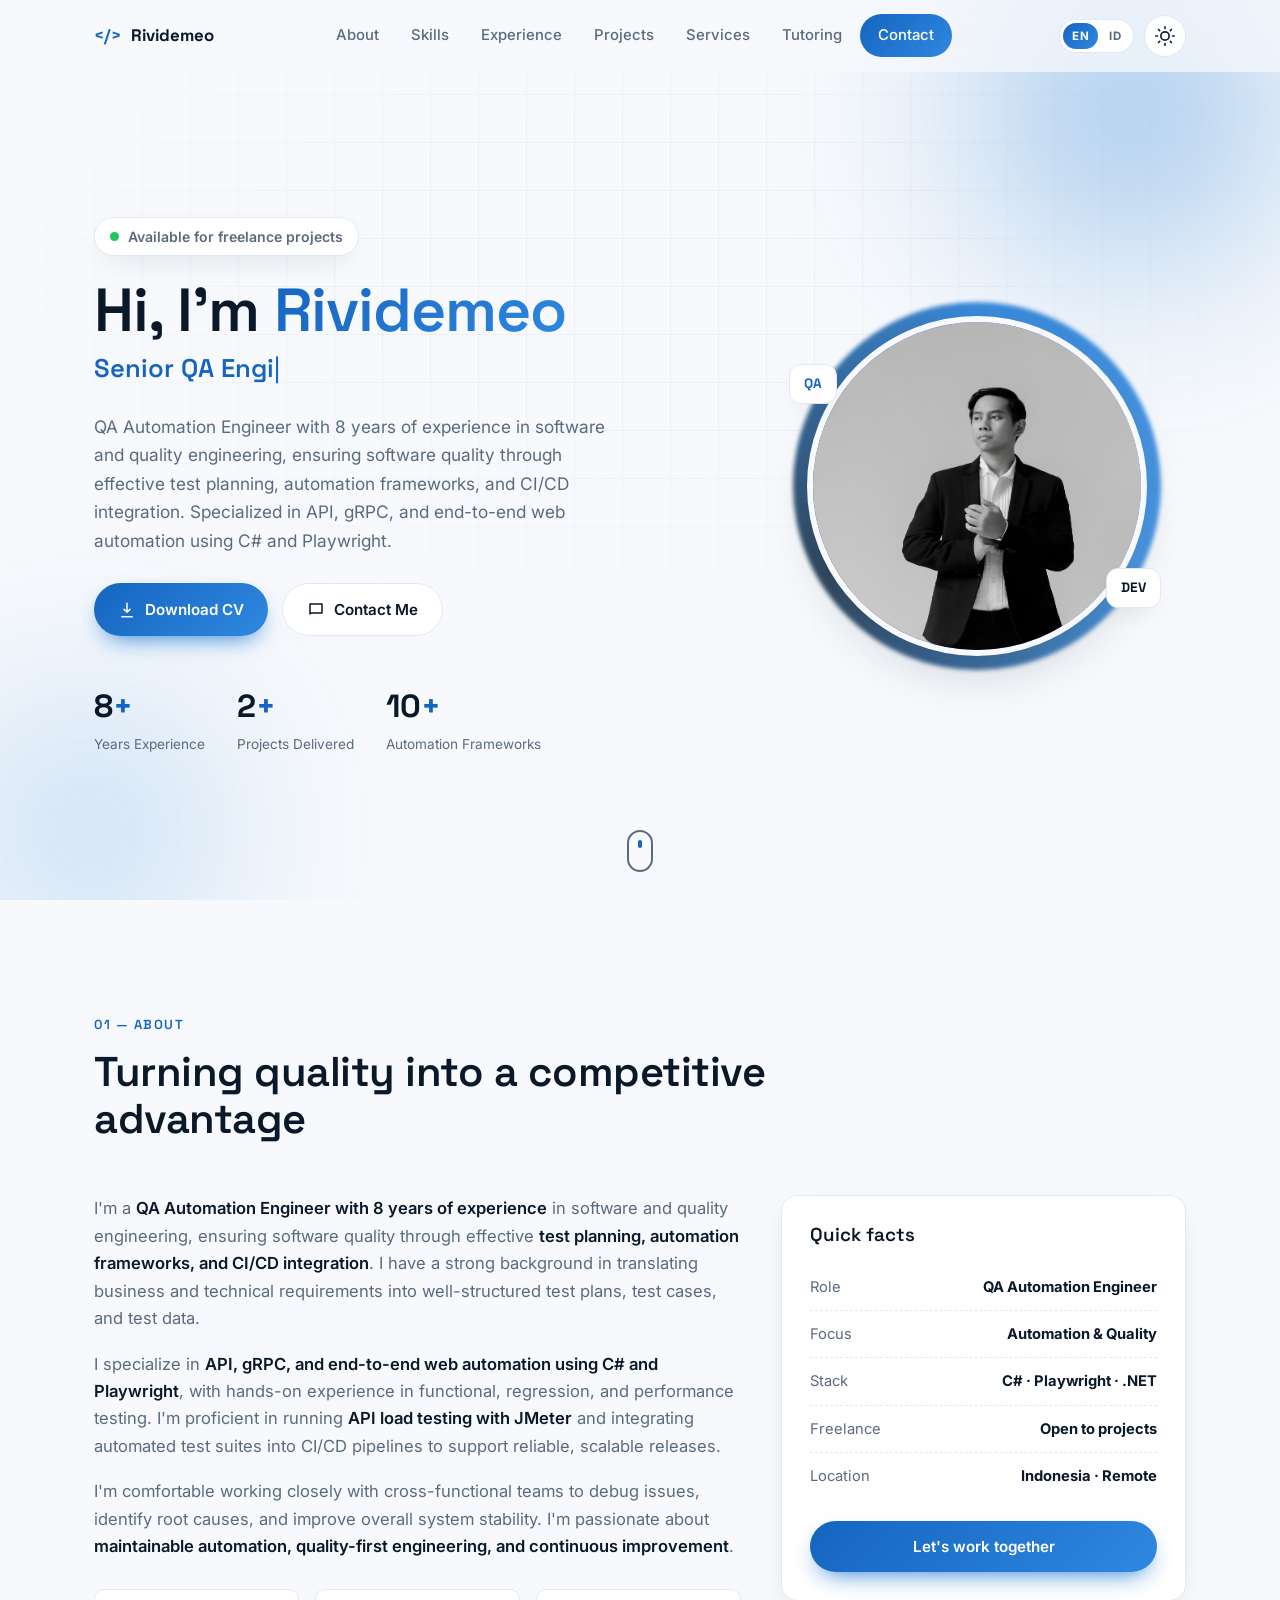
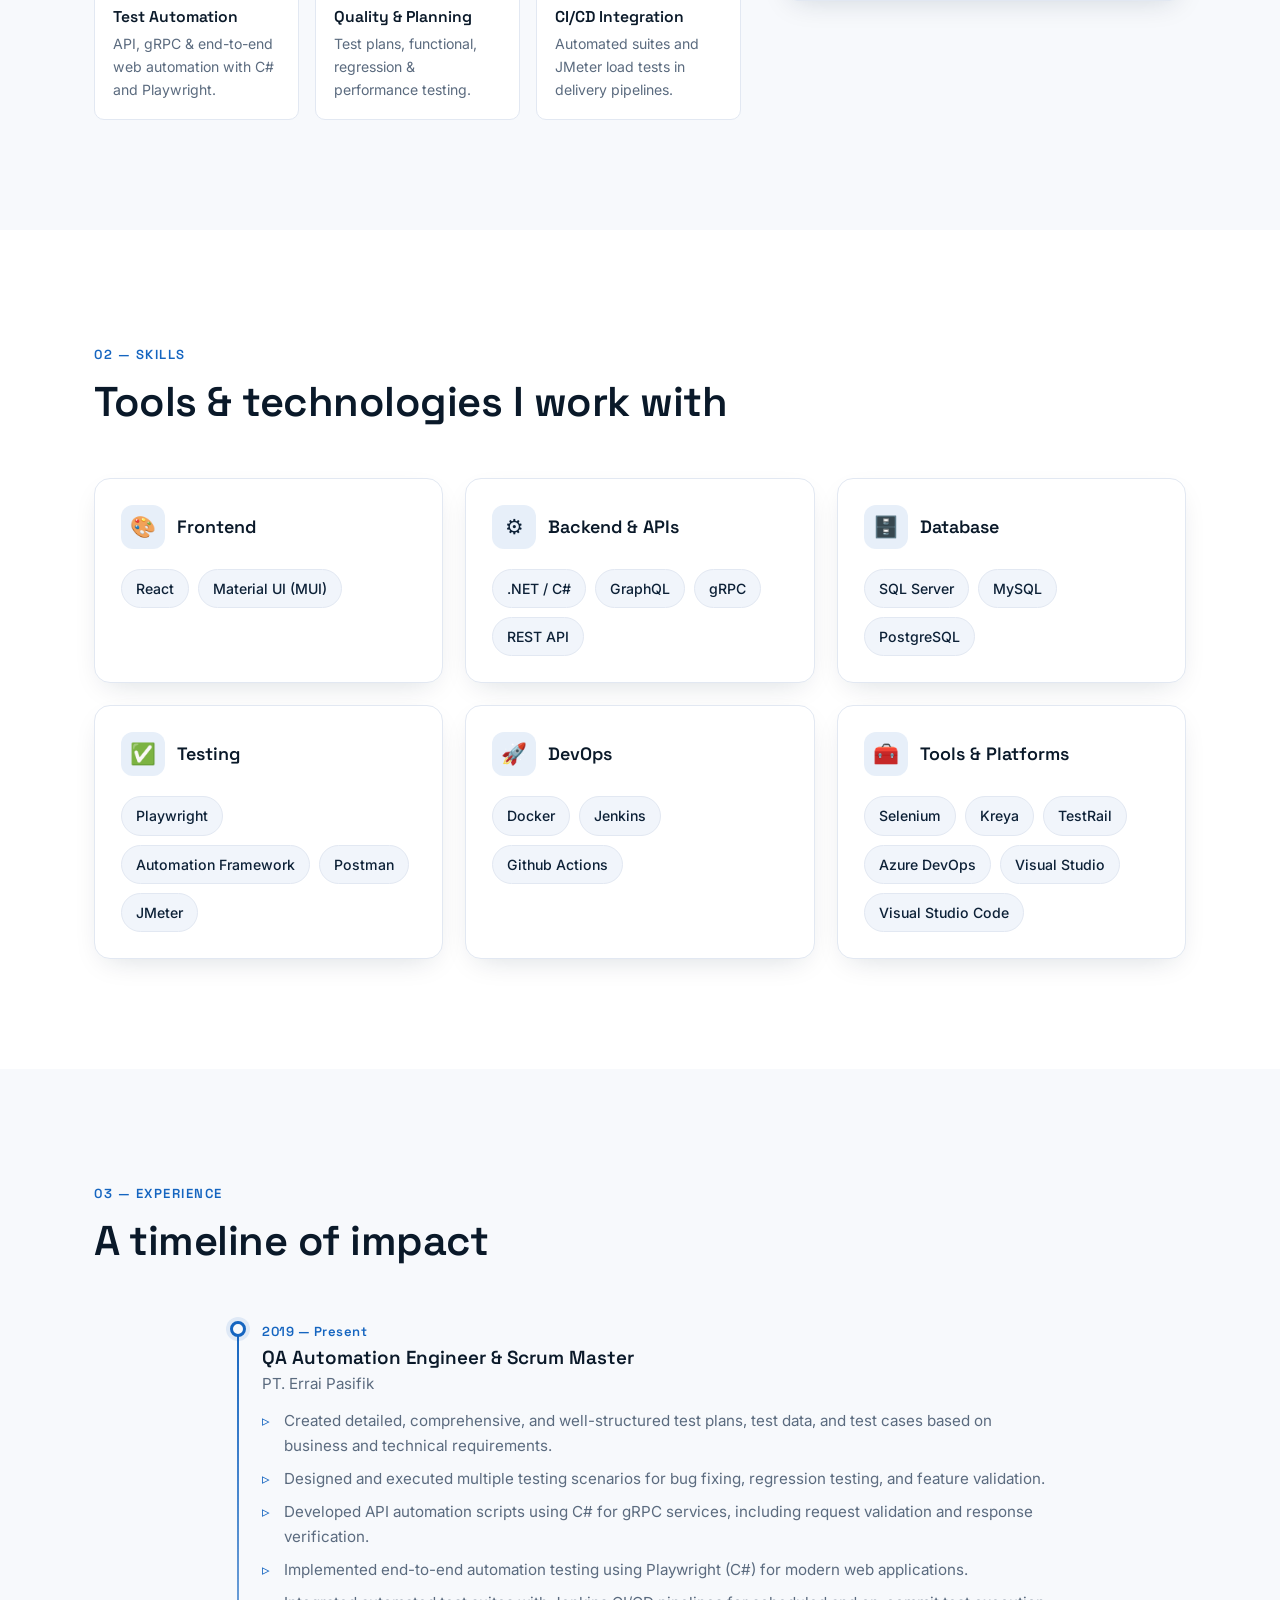
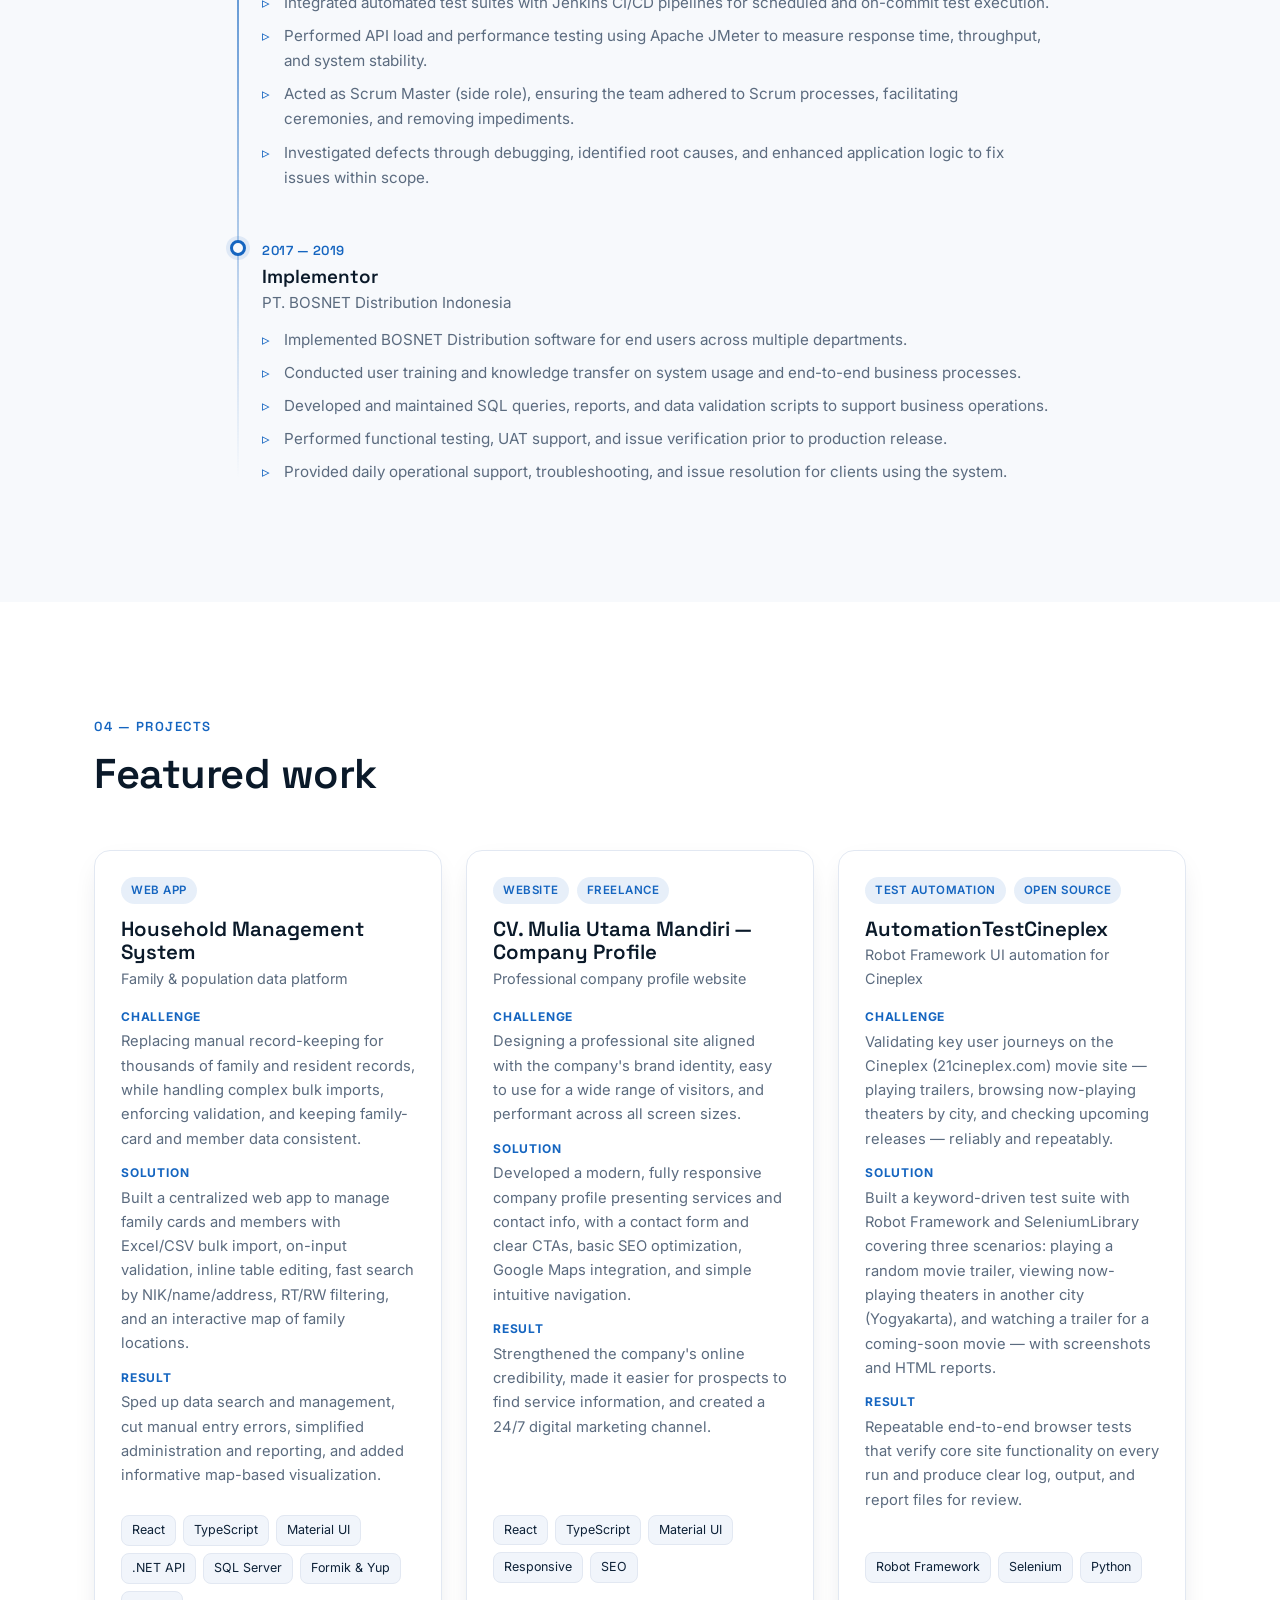
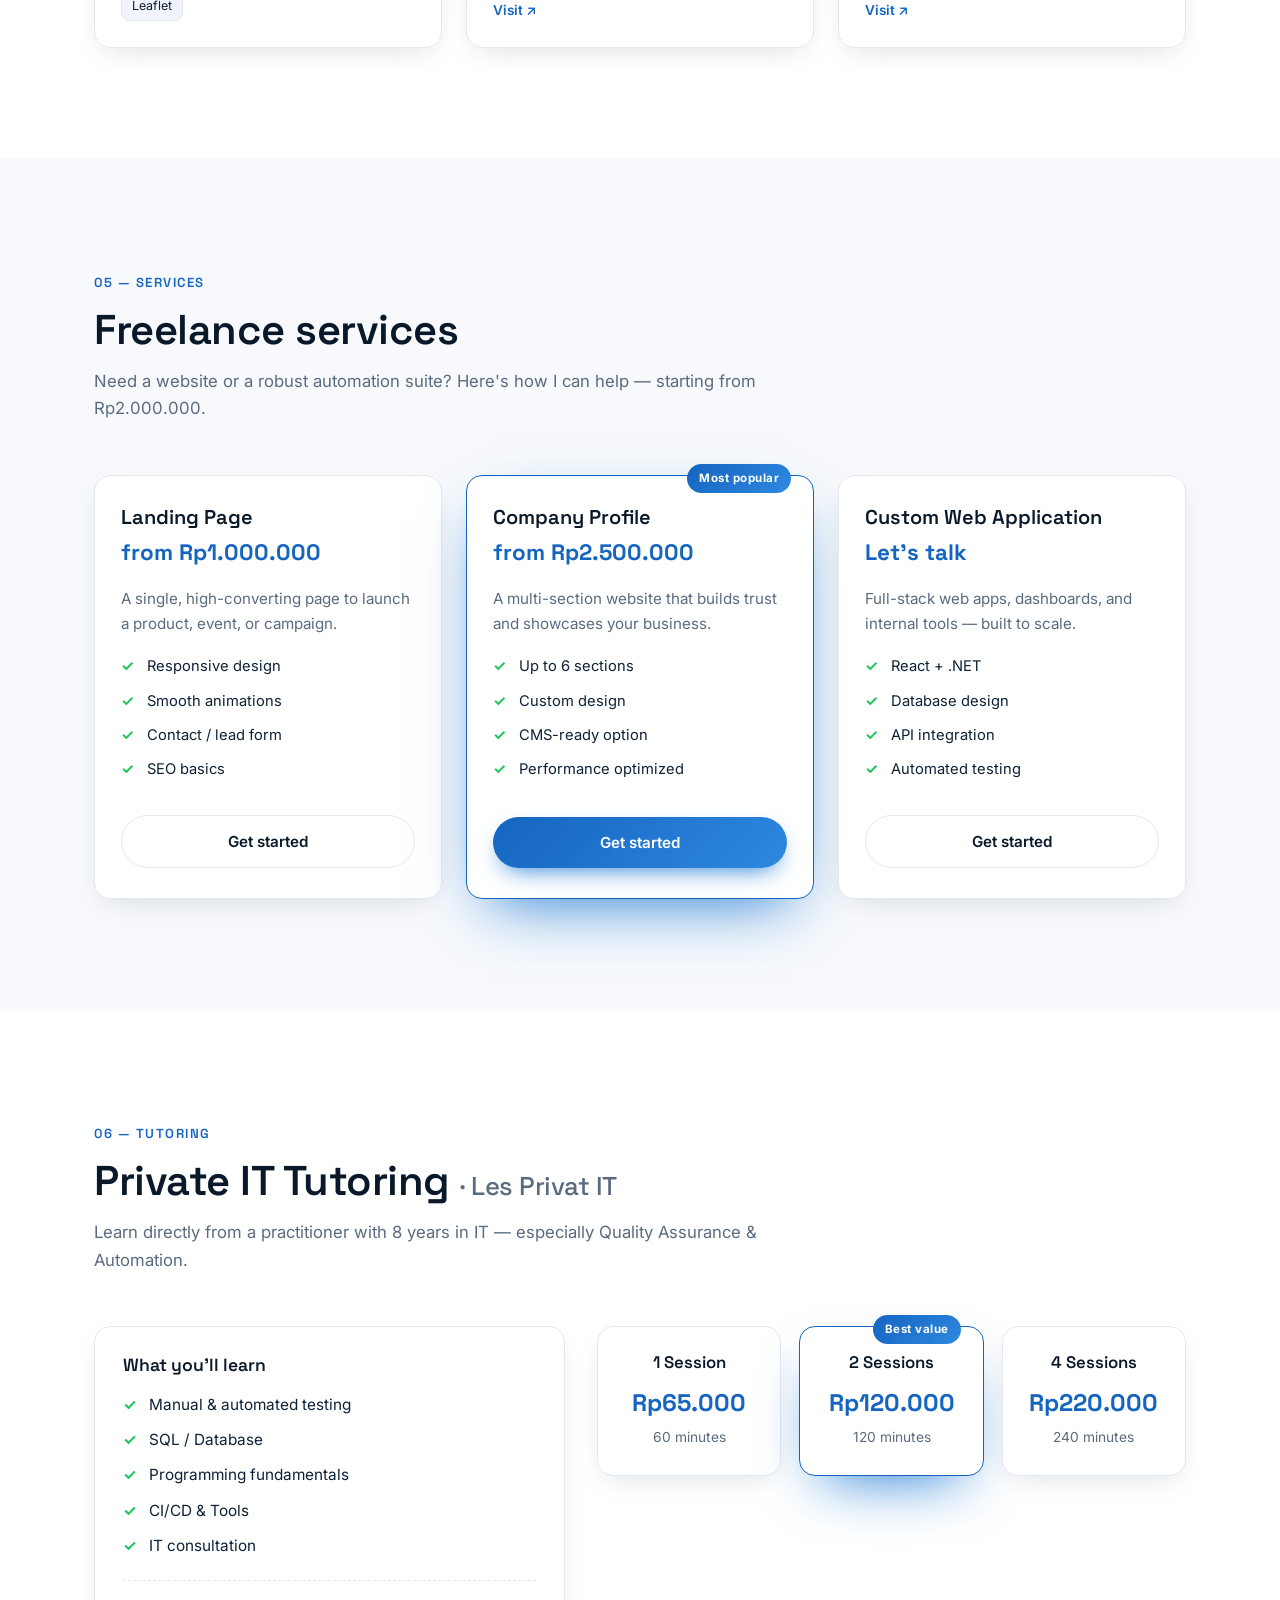
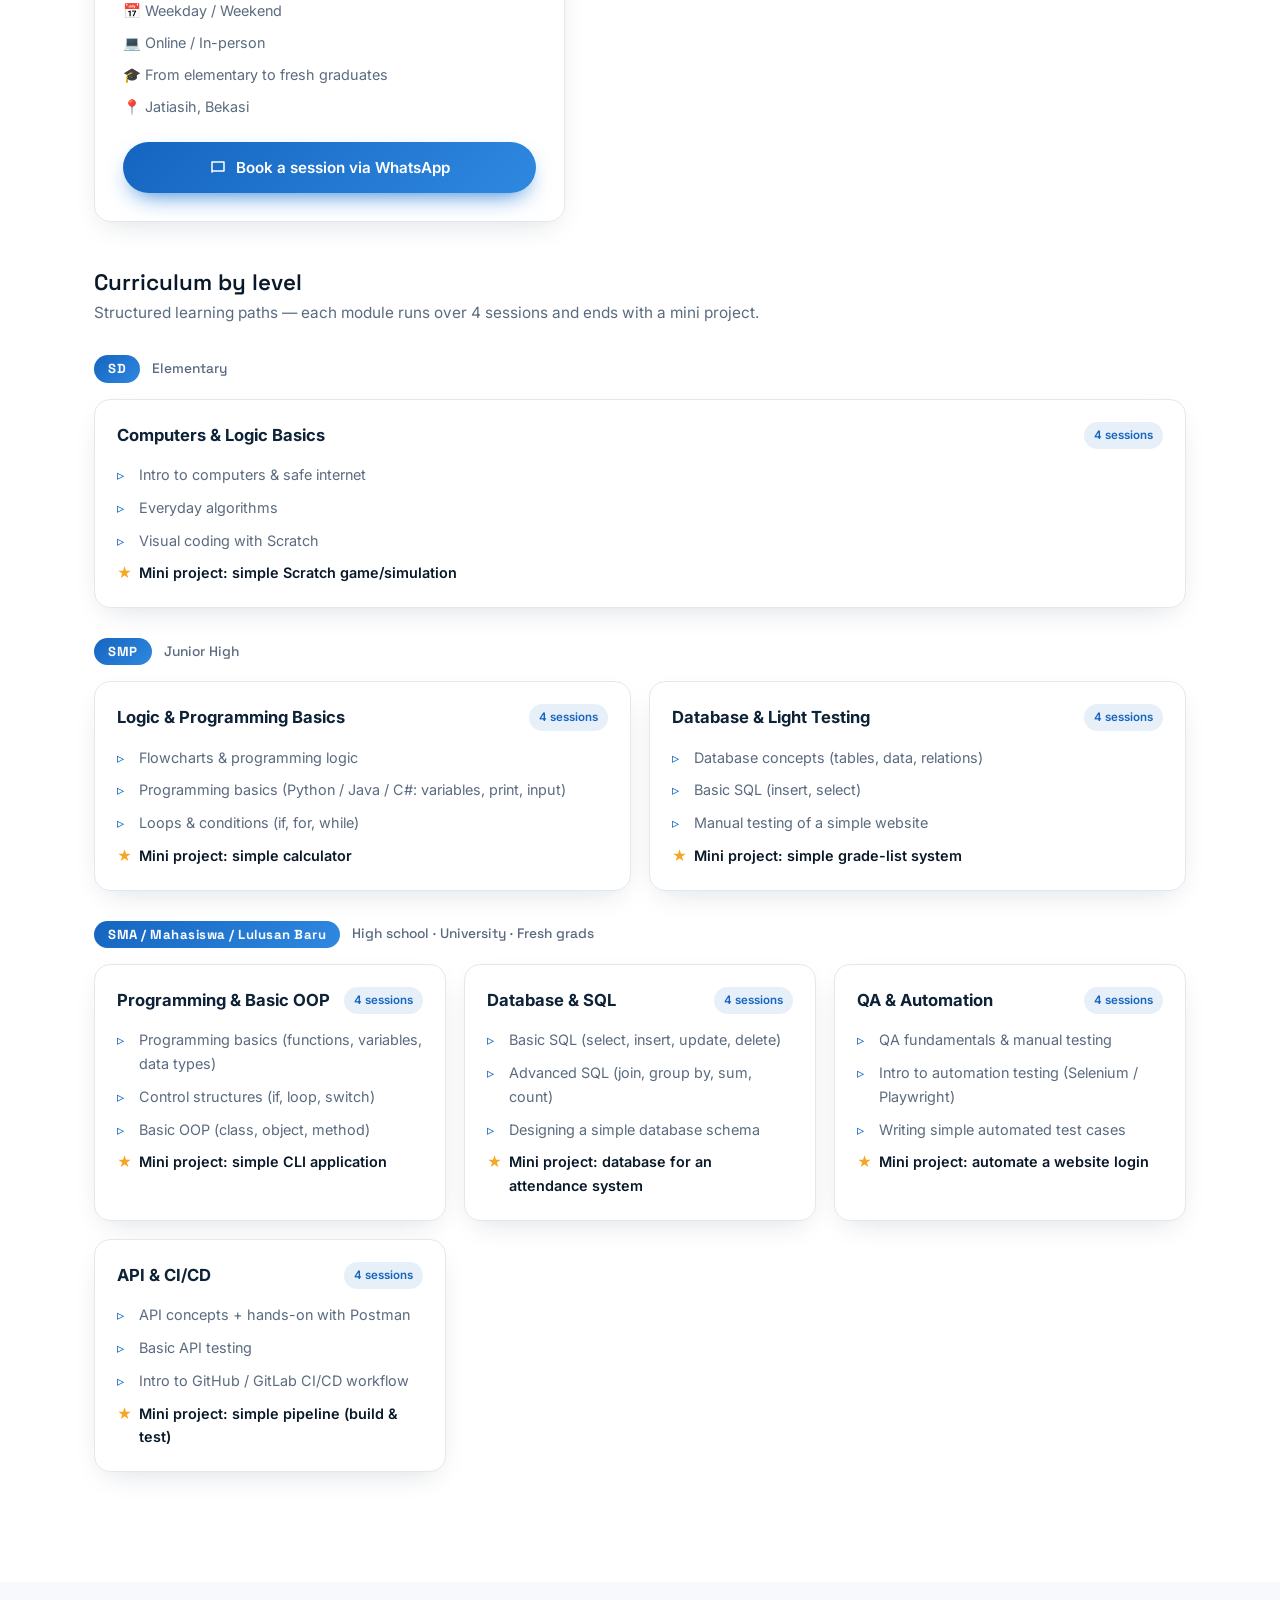
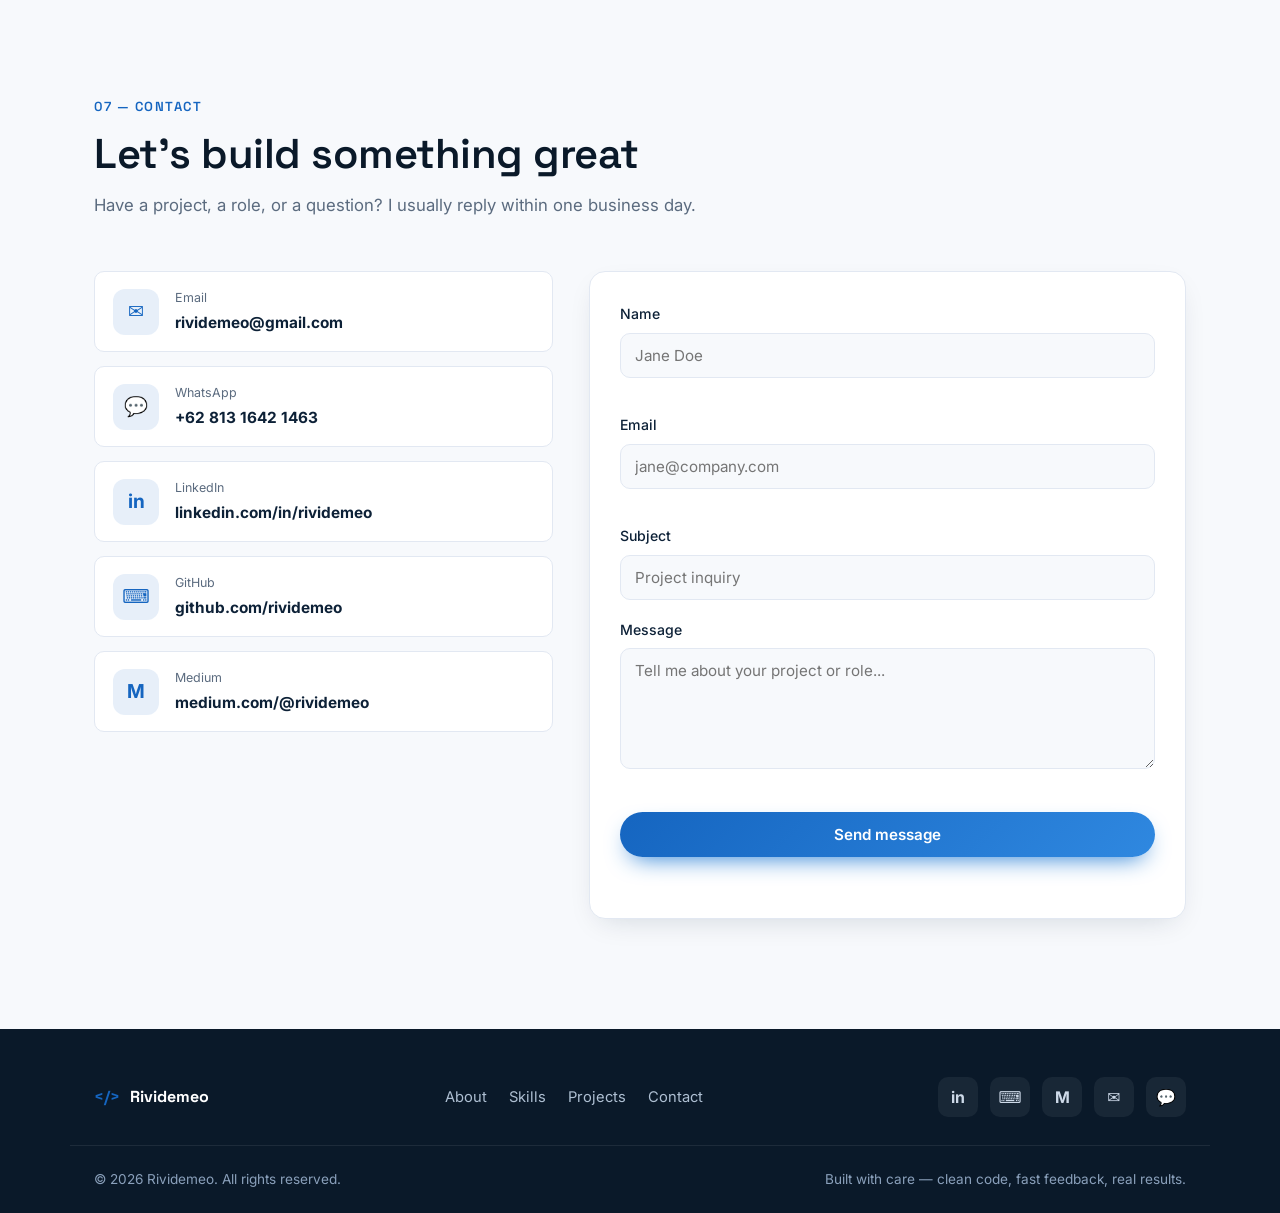
==== commit 545047e3: "feat: Additional information" ====
--- a/index.html
+++ b/index.html
@@ -285,6 +285,10 @@
               <span class="contact__icon">⌨</span>
               <span><small>GitHub</small><strong>github.com/rividemeo</strong></span>
             </a>
+            <a class="contact__item" data-bind-href="medium" target="_blank" rel="noopener" href="#">
+              <span class="contact__icon">M</span>
+              <span><small>Medium</small><strong>medium.com/@rividemeo</strong></span>
+            </a>
           </div>
 
           <form class="contact__form reveal" id="contactForm" novalidate>
--- a/css/styles.css
+++ b/css/styles.css
@@ -289,6 +289,8 @@
 .project__block p { font-size: 0.92rem; color: var(--text-muted); }
 .project__stack { display: flex; gap: 7px; flex-wrap: wrap; margin-top: auto; padding-top: 16px; }
 .project__stack span { font-size: 0.78rem; color: var(--text); background: var(--surface-2); border: 1px solid var(--border); padding: 4px 10px; border-radius: 8px; }
+.project__link { display: inline-flex; align-items: center; gap: 4px; margin-top: 16px; font-size: 0.85rem; font-weight: 600; color: var(--accent); text-decoration: none; transition: gap 0.25s var(--ease); }
+.project__link:hover { gap: 8px; text-decoration: underline; }
 
 /* ---------- Services ---------- */
 .services { display: grid; grid-template-columns: repeat(auto-fit, minmax(280px, 1fr)); gap: 24px; align-items: stretch; }
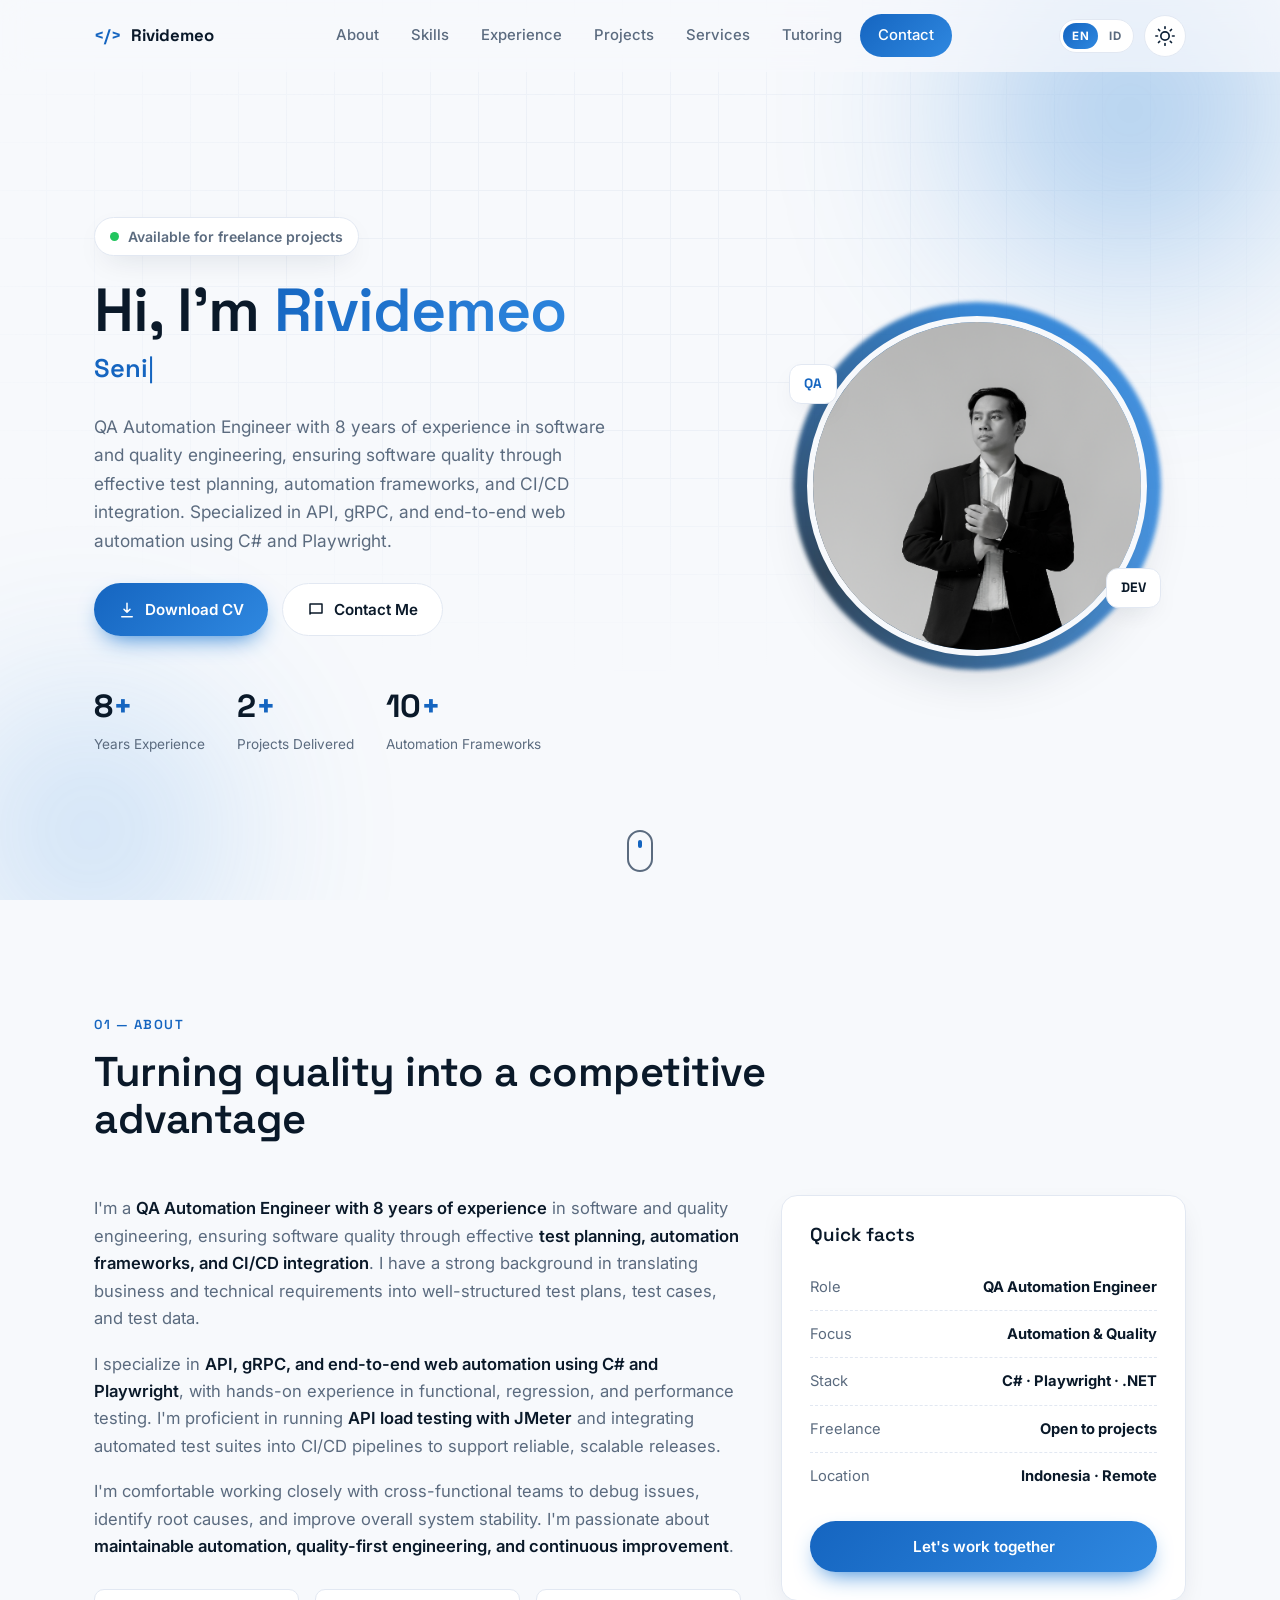
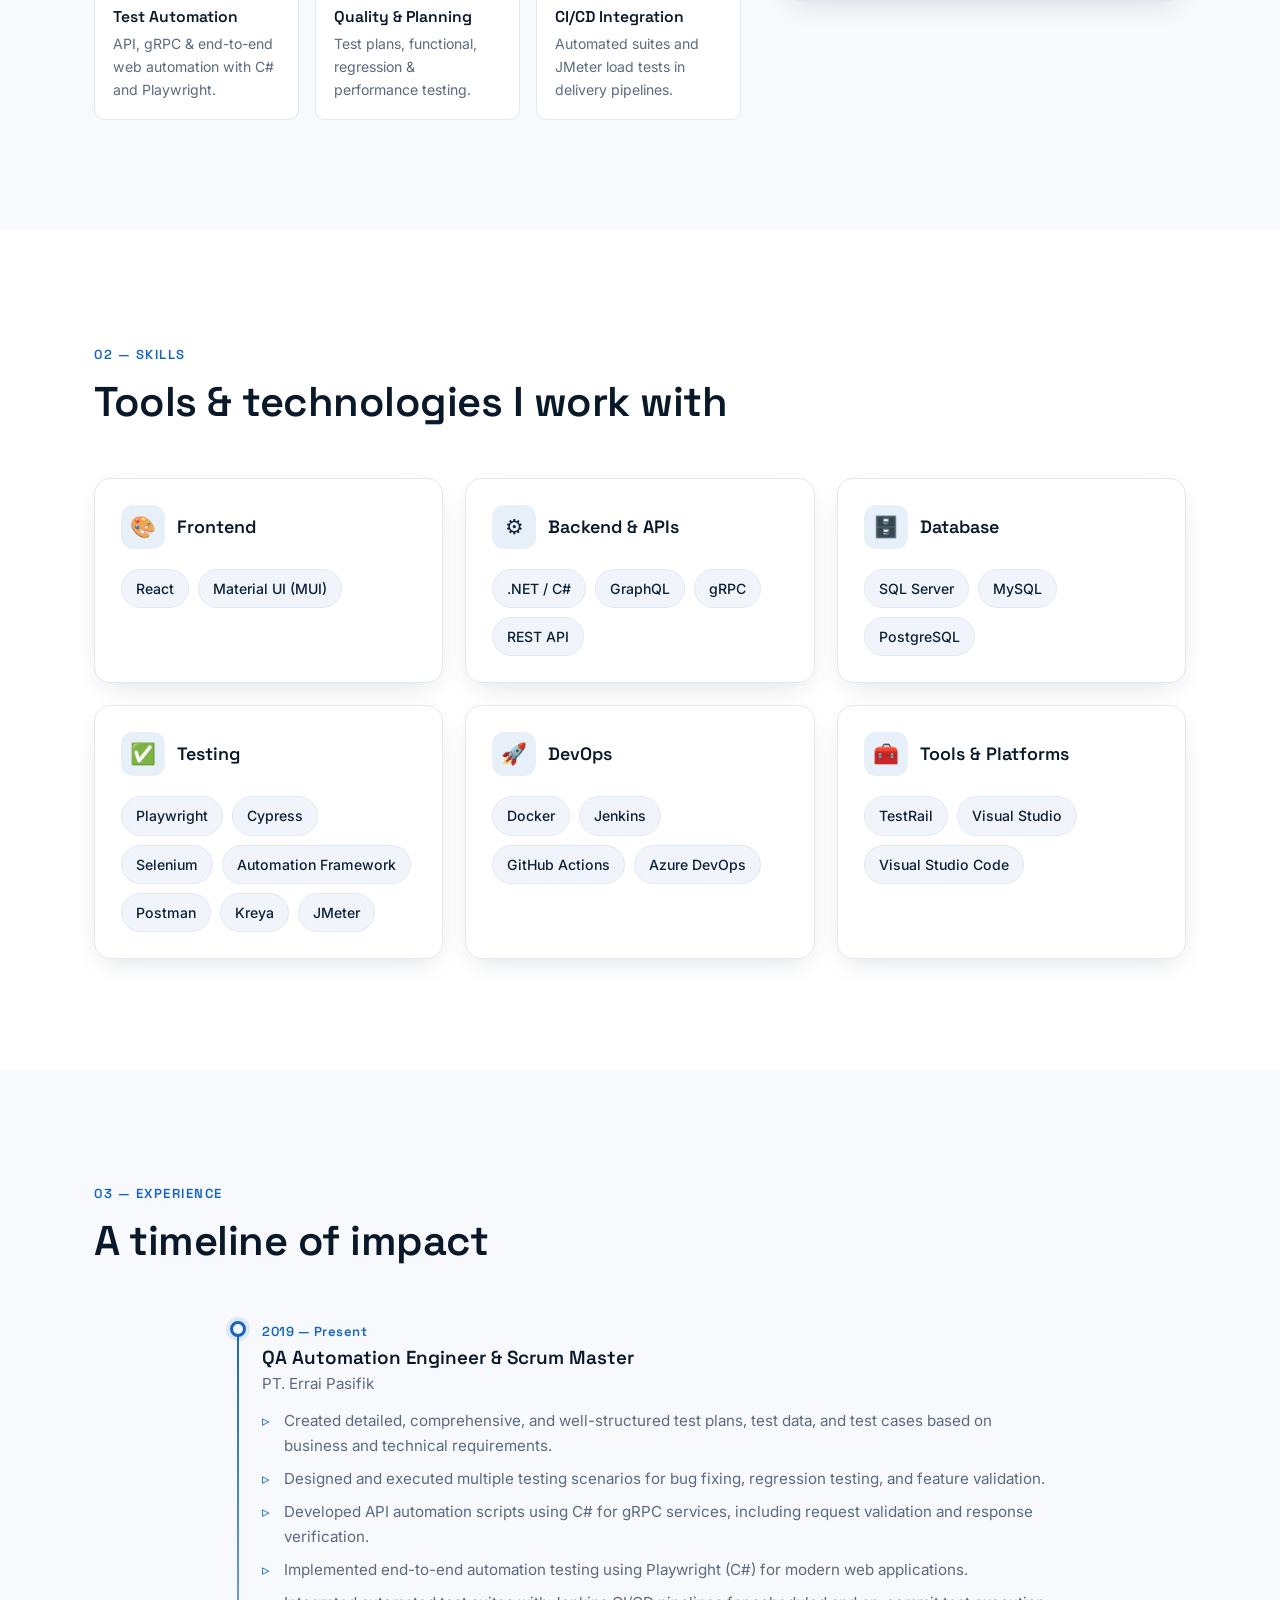
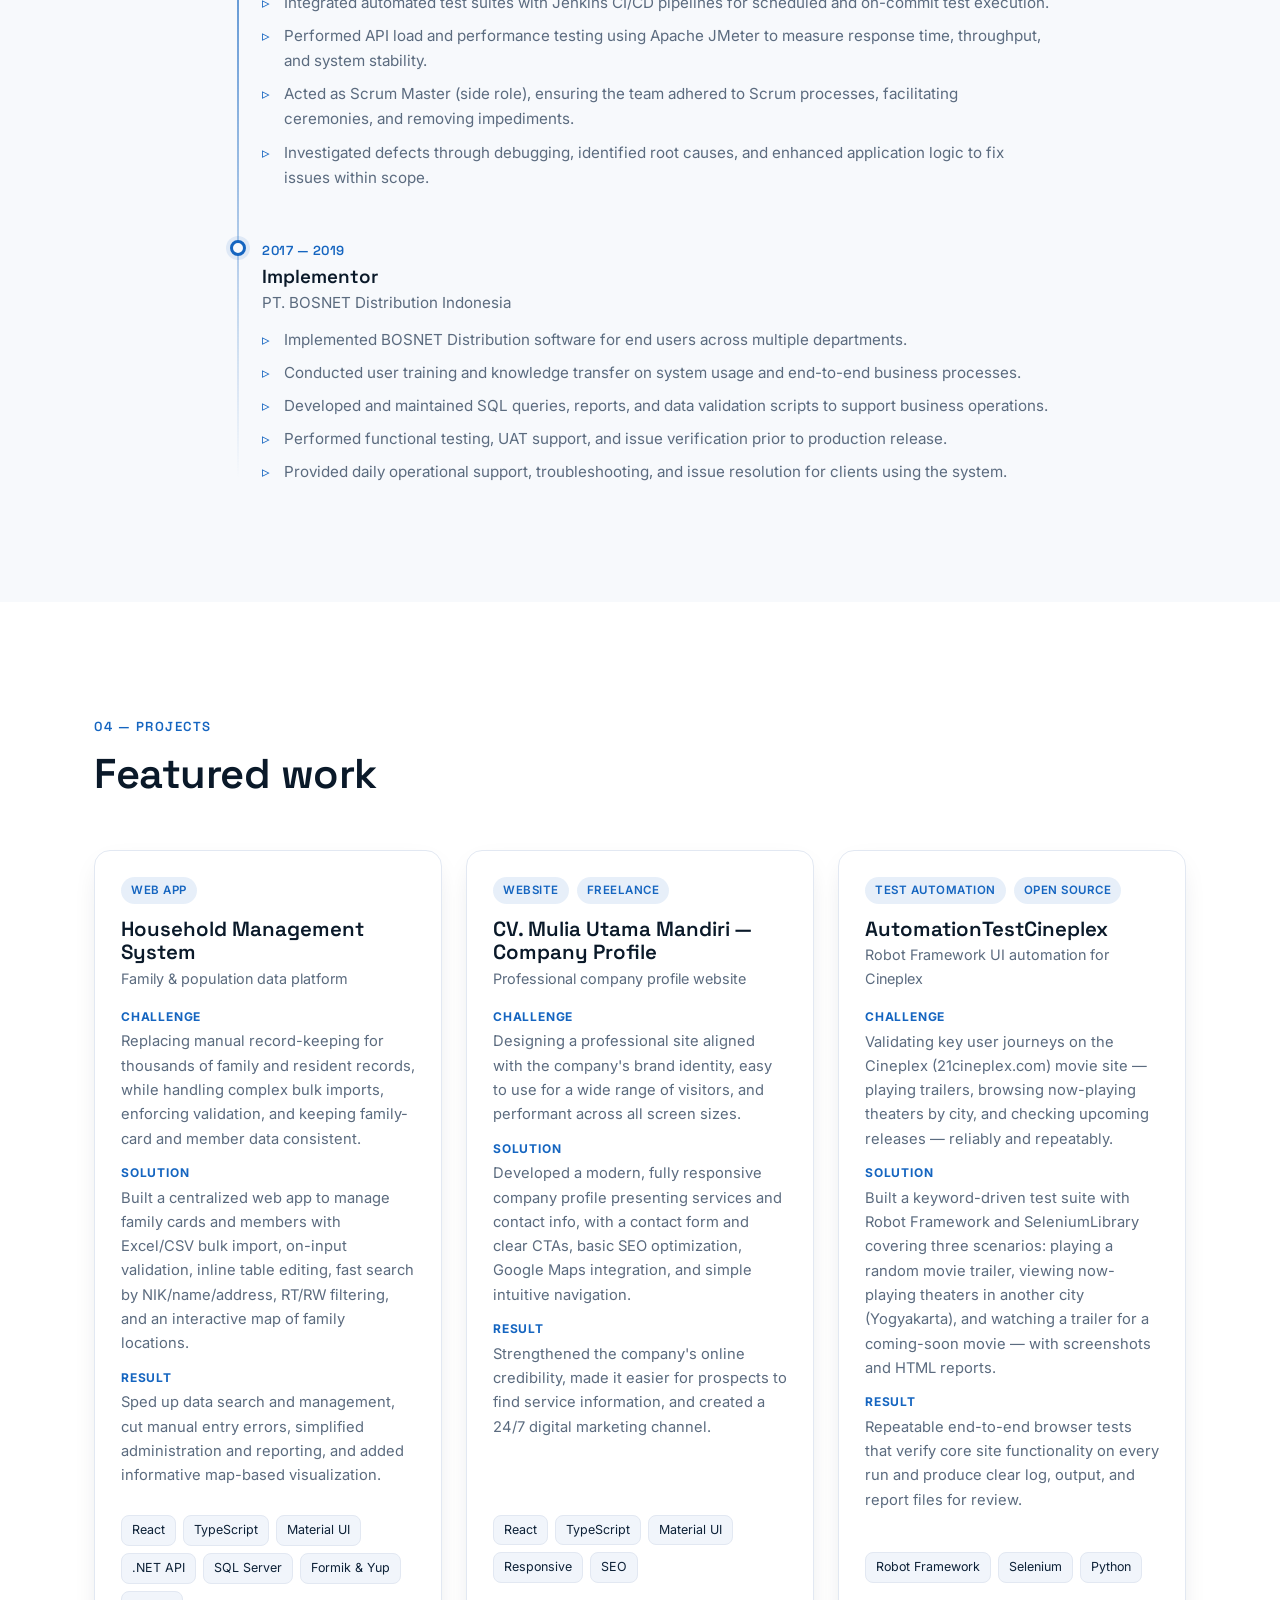
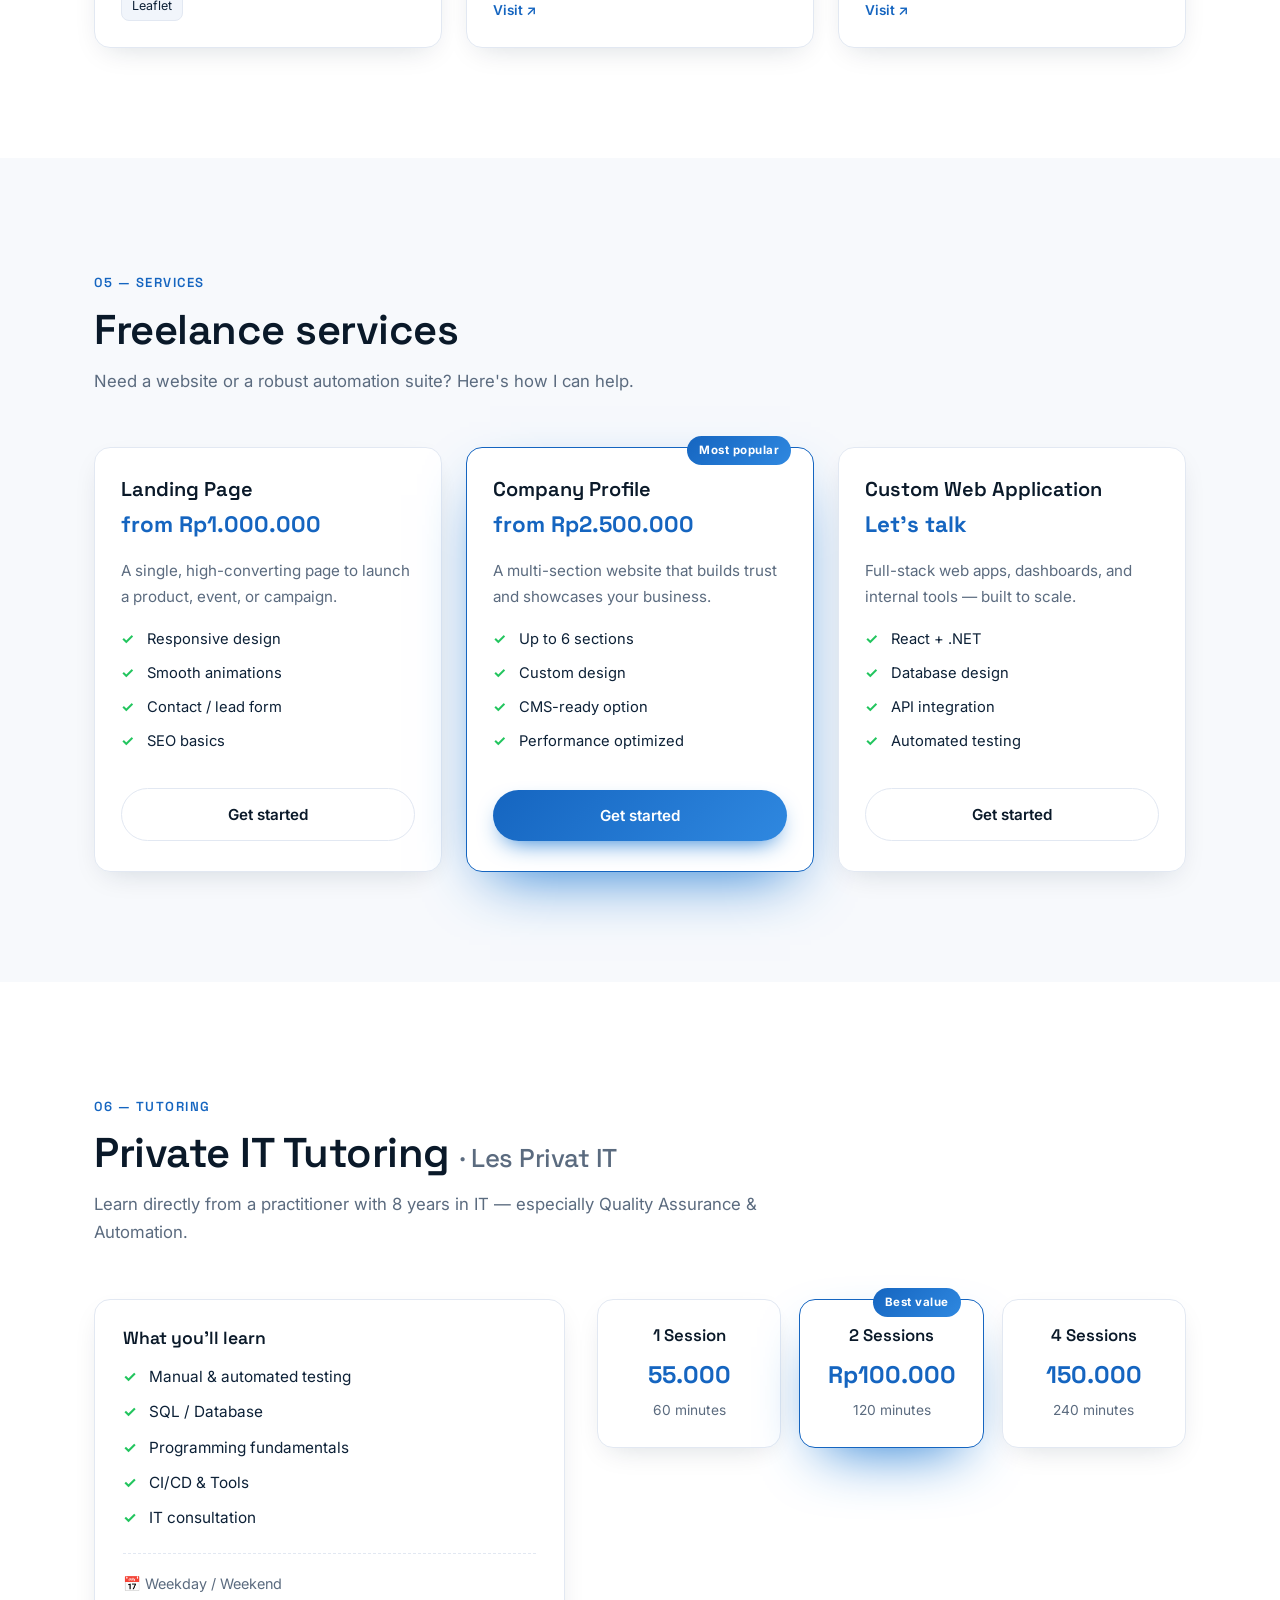
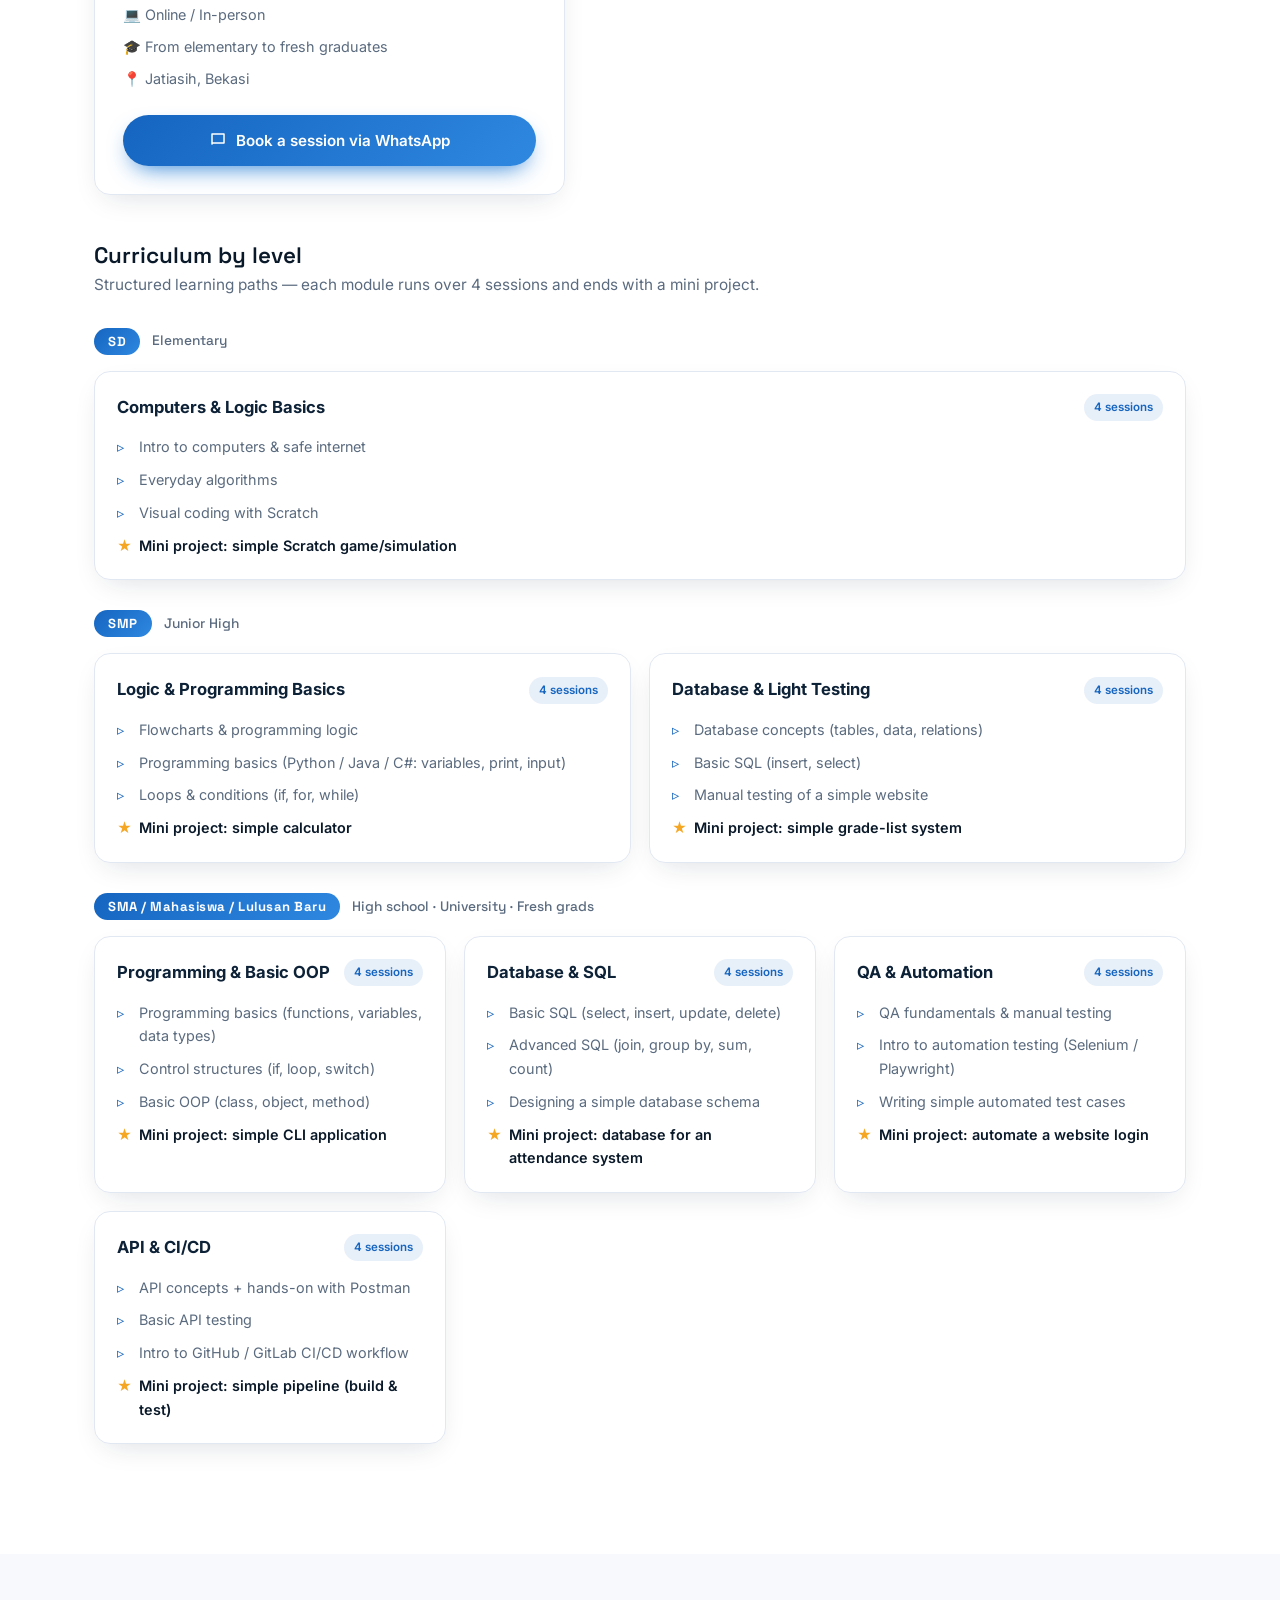
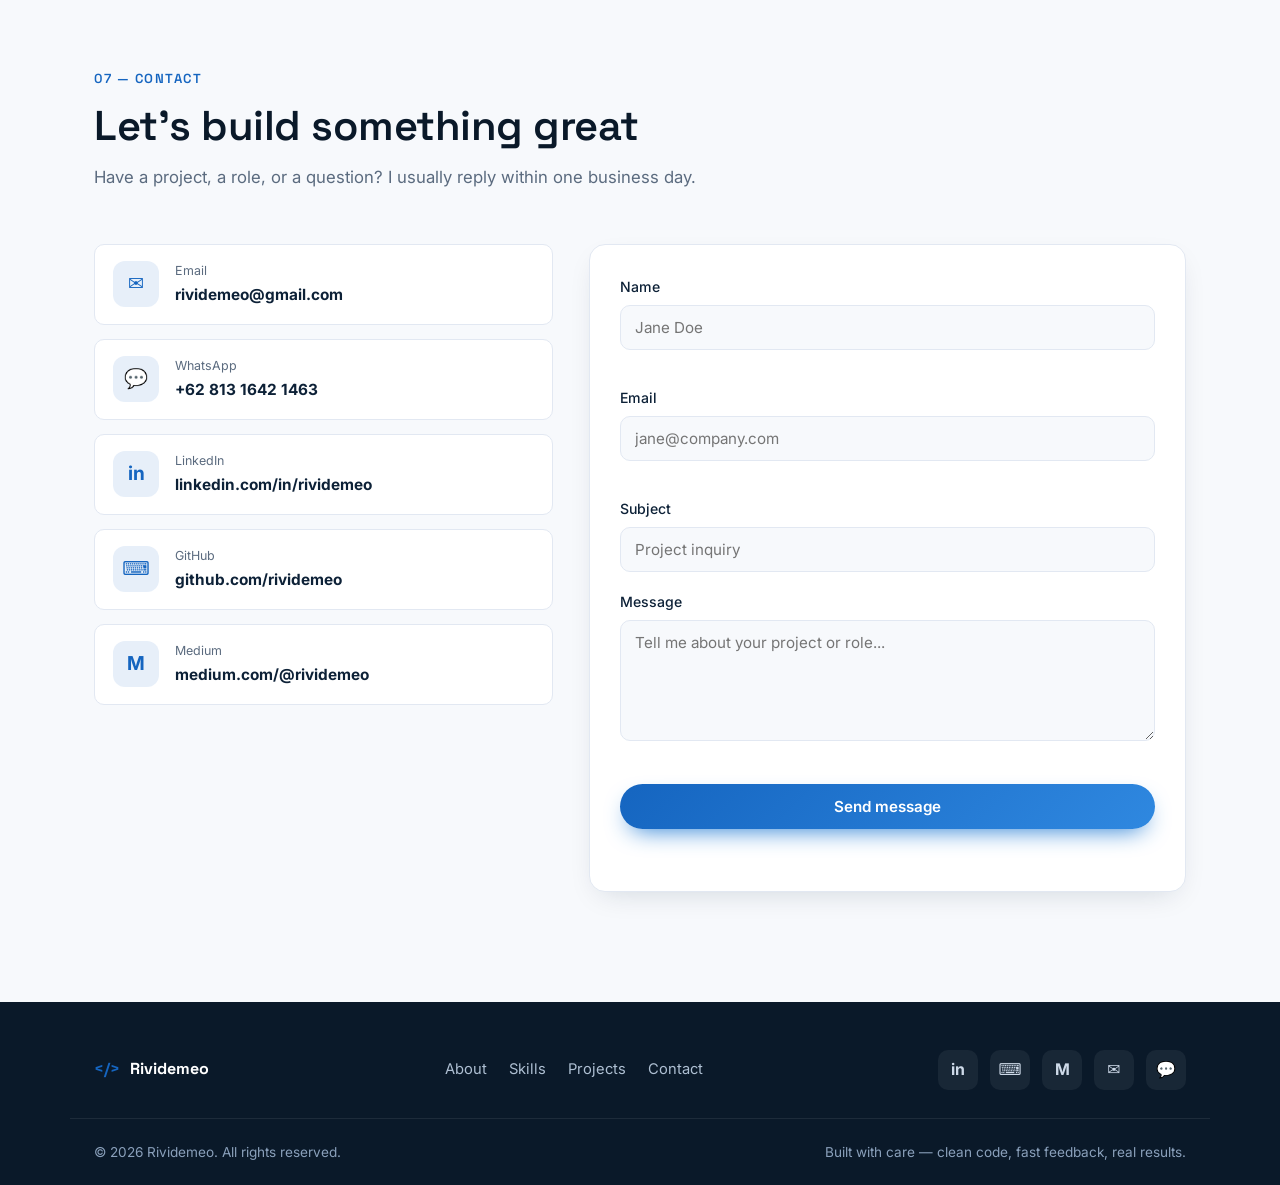
==== commit afa78ae3: "feat: Update price and skills" ====
--- a/index.html
+++ b/index.html
@@ -217,7 +217,7 @@
           <span class="section__tag" data-i18n="serv.tag">05 — Services</span>
           <h2 class="section__title" data-i18n="serv.title">Freelance services</h2>
           <p class="section__lead" data-i18n="serv.lead">
-            Need a website or a robust automation suite? Here's how I can help — starting from Rp2.000.000.
+            Need a website or a robust automation suite? Here's how I can help.
           </p>
         </div>
         <div class="services" id="servicesGrid">
